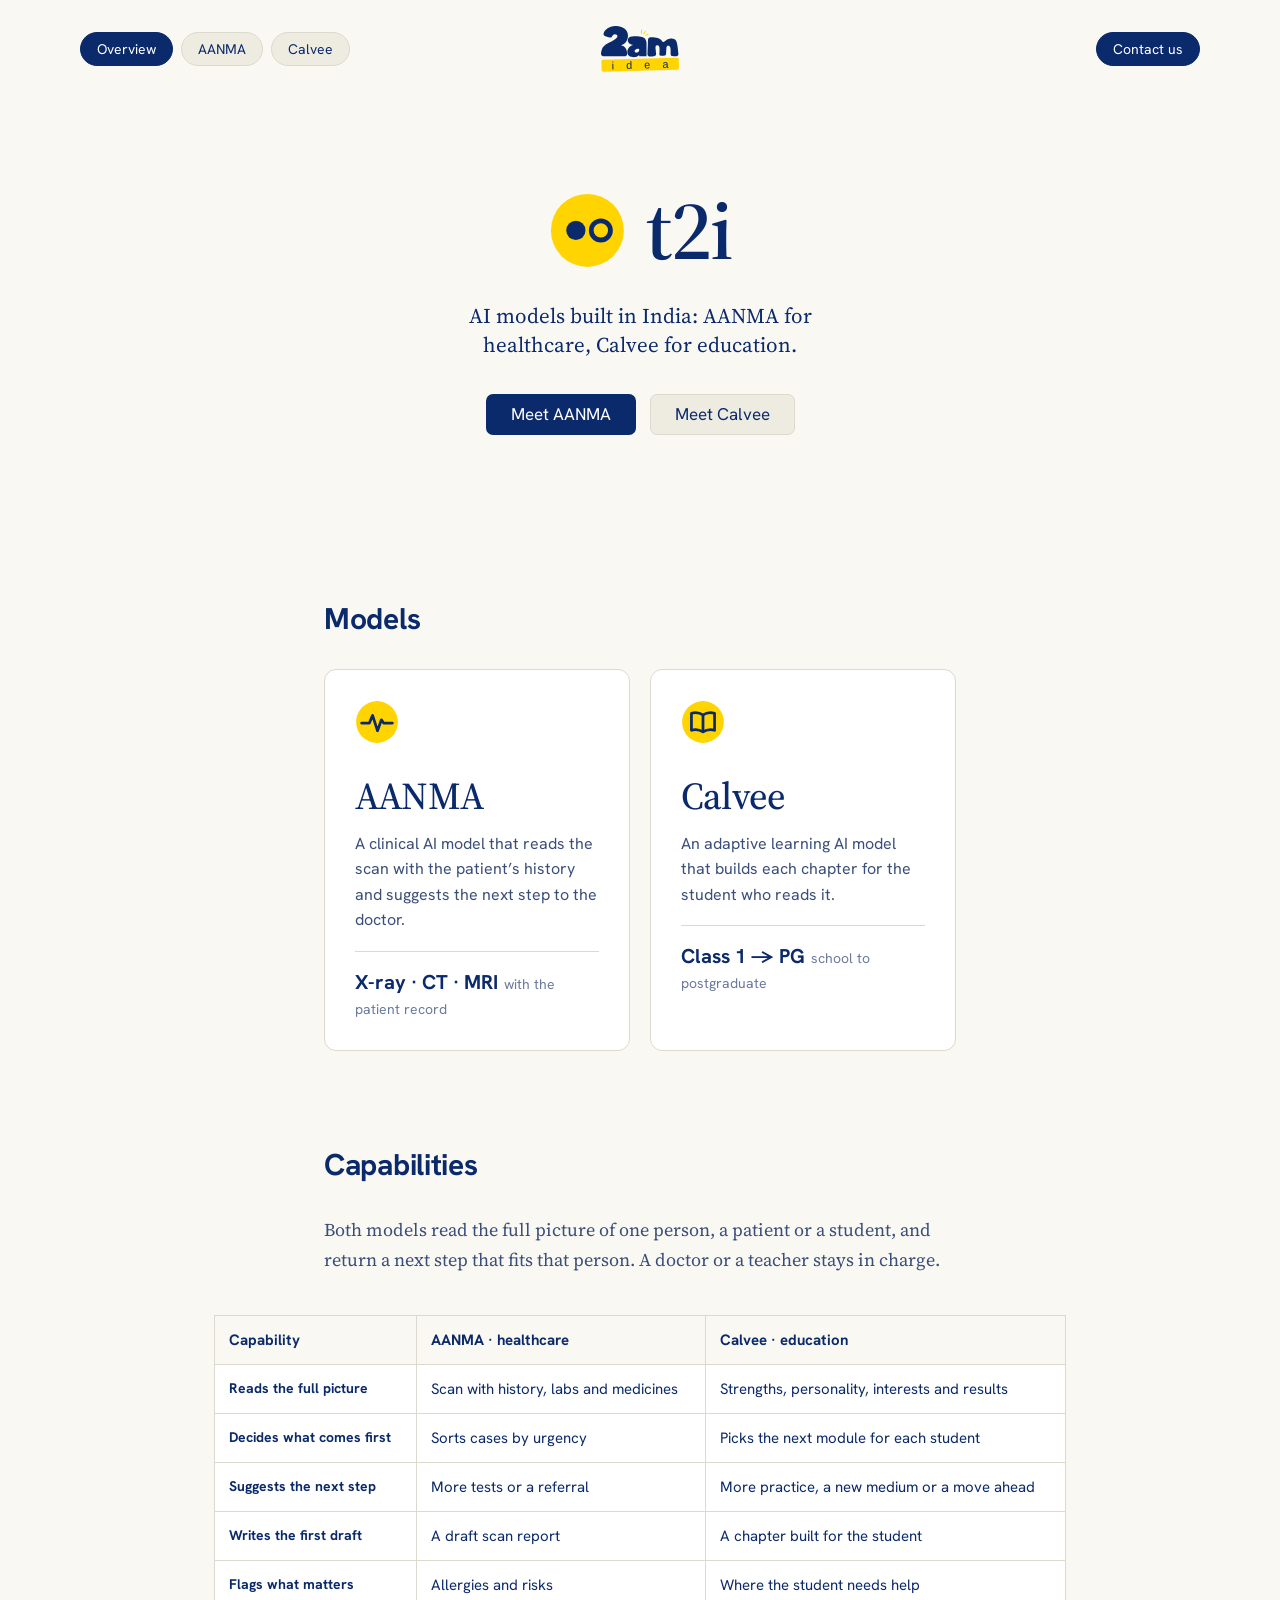
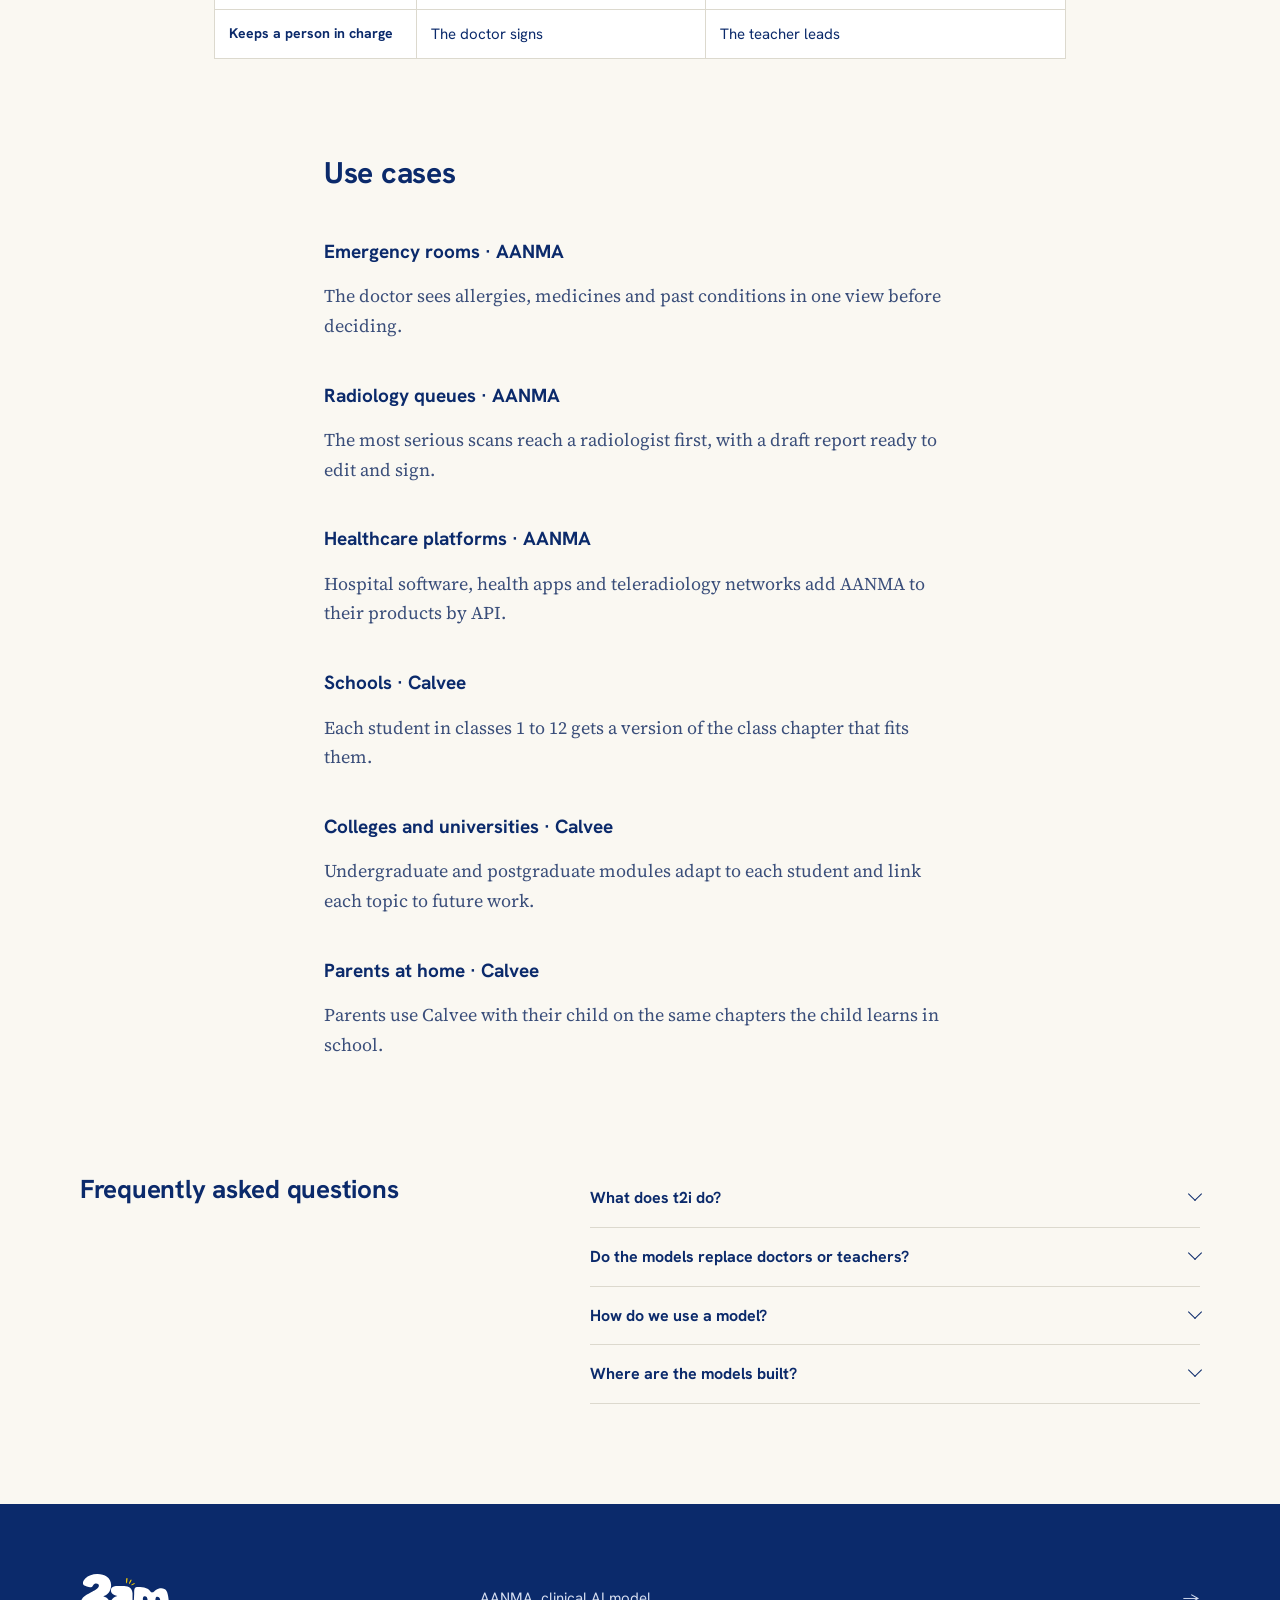
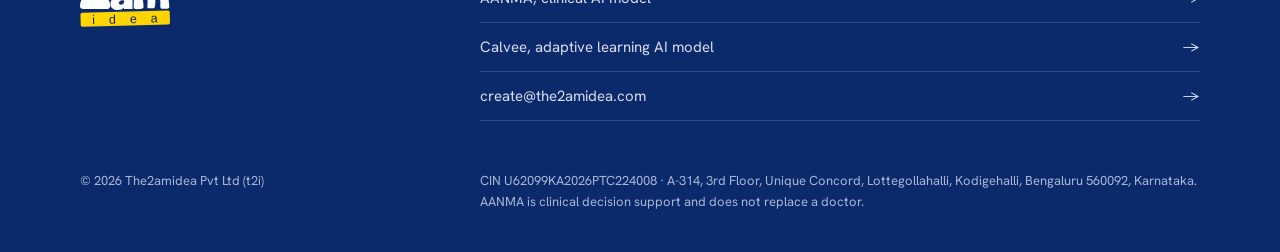
==== index.html @ 640078a2 "Publish the2amidea.si site" ====
<!doctype html>
<html lang="en">
<head>
<meta charset="utf-8">
<meta name="viewport" content="width=device-width, initial-scale=1">
<title>t2i · AANMA and Calvee, AI models built in India</title>
<meta name="description" content="t2i (The2amidea Pvt Ltd) builds AI models in Bengaluru: AANMA for healthcare and Calvee for education.">
<meta property="og:title" content="t2i · AANMA and Calvee, AI models built in India">
<meta property="og:description" content="t2i (The2amidea Pvt Ltd) builds AI models in Bengaluru: AANMA for healthcare and Calvee for education.">
<meta name="theme-color" content="#FAF8F2">
<link rel="icon" href="favicon.svg" type="image/svg+xml">
<link rel="preconnect" href="https://fonts.googleapis.com">
<link rel="preconnect" href="https://fonts.gstatic.com" crossorigin>
<link href="https://fonts.googleapis.com/css2?family=Hanken+Grotesk:wght@400;500;700&family=Source+Serif+4:opsz,wght@8..60,400;8..60,500;8..60,600&display=swap" rel="stylesheet">
<link rel="stylesheet" href="styles.css">
</head>
<body>
<header class="top">
  <div class="pills l"><a class="pill on" href="index.html">Overview</a><a class="pill" href="aanma.html">AANMA</a><a class="pill" href="calvee.html">Calvee</a></div>
  <a class="wordmark" href="index.html" aria-label="The 2AM Idea, home"><svg role="img" aria-label="The 2AM Idea" xmlns="http://www.w3.org/2000/svg" viewBox="0 0 128.56 76.07">
  
  <g id="Layer_1-2" data-name="Layer 1">
    <g>
      <rect fill="#FFD400" x=".81" y="53.85" width="127.58" height="19.93" rx="2.5" ry="2.5" transform="translate(-1.63 1.69) rotate(-1.48)"/>
      <text fill="#0B2A6B" font-family="Arial, sans-serif" font-size="17.94" letter-spacing="1.11em" transform="translate(17.56 71.59) rotate(-1.48)"><tspan x="0" y="0">idea</tspan></text>
      <g>
        <path fill="#FFD400" d="M67.13,12.48c-.05-.18.09-.34,0-.54-.09.19-.08.4-.08.6,0,.13,0,.26,0,.42,0,.08-.1.11-.15.11,0-.17.07-.35.04-.56-.12.18-.05.39-.13.56-.05.12-.25.3-.37.23-.29-.17-.45-.11-.46-.61v-.71s-.11-.08-.13-.12c-.03-1.37-.01-2.72.11-4.09.04-.44.11-.84.17-1.27.05-.32.61-.88.73-.92.07-.02.16.05.24.05,0,.09-.07.1-.04.19.09-.11.19-.13.34-.14.1,0,.18.09.26.18.26.31-.21.23,0,.83.1-.05.02-.14.1-.2.12.1.13.26.11.42l-.25,1.89-.35,3.02c-.02.18-.09.34-.05.53.02.09-.06.14-.12.15Z"/>
        <path fill="#FFD400" d="M70.87,13.9c-.09.04-.19,0-.26.1s-.31.21-.41.08c-.06-.08-.18-.14-.21-.22-.1-.22-.03-.54.09-.74s.05-.39.11-.58c.29-.88.69-1.7,1.09-2.54.27-.56.57-1.08.96-1.55.13-.16.26-.13.42-.17.14-.03.29-.34.47-.23.1.06.17.15.31.19.12.03.23.3.15.41-.13.18-.29.33-.19.54.09-.07.07-.18.17-.23.06.17.03.35-.05.5l-.89,1.6c-.36.66-.81,1.25-1.15,1.92-.11.22-.19.43-.42.55-.11.06-.09.3-.19.35Z"/>
        <path fill="#FFD400" d="M78.07,13.32c-.08-.18-.45-.42-.62-.22.11.03.15-.06.24,0-.11.08-.25.09-.4.13-.08-.17-.27-.17-.43-.1-.79.34-1.53.73-2.25,1.19-.16.1-.27.25-.47.31-.29.08-.29.39-.85.62,0,.14-.12.31-.07.43.05.11.18.22.24.32.07.13.32-.17.67,0,.86-.26,1.65-.67,2.48-1,.35-.14.62-.36.94-.54.4-.22.27-.57.4-.64.11-.06.17-.12.2-.22.03-.12-.03-.19-.07-.29ZM77.03,13.3c.01-.06.06-.06.17-.05-.04.04-.09.05-.17.05Z"/>
      </g>
      <path fill="currentColor" d="M127.42,44.48c-.42-5.18-1.23-15.63-3.6-20.01-2.95-5.45-10.86-4.75-15.39-1.79-1.18.77-3.84,3.41-4.95,3.56-2.11.28-2.84-1.51-3.97-2.8-2.7-3.06-6.89-3.88-10.78-4.42-2.17-.3-5.13-.66-7.29-.44-4.77.49-3.9,5.65-4.05,9.16-.23,5.51-.55,11.03-.73,16.56-.07,2.17-.44,5.22,2.35,5.8,1.96.41,6.37-.1,8.45-.43,3.03-.48,3.45-1.12,3.32-4.2-.1-2.37-.54-4.86-.73-7.24-.17-2.12-.85-6.31,2.21-6.56,1.28-.1,2.55.36,3.25,1.46,1.73,2.73.87,8.95.77,12.16-.04,1.25-.2,2.9,1.15,3.47,1.12.48,4.79.24,6.14.1,2.55-.25,3.35-.64,3.66-3.3.3-2.52.25-5.16.45-7.69.12-1.49.22-4.59,1.84-5.22.97-.38,2.31-.1,3.13.52,3.07,2.32,1.92,10.08,2.18,13.56.1,1.36.48,2.5,1.92,2.88,1.64.43,7.29.09,9.03-.34.55-.14,1.18-.47,1.48-.96.52-.83.23-2.83.14-3.84Z"/>
      <path fill="currentColor" d="M63.13,17.29c-3.64-.21-8.22-.3-11.86-.09-8.84.5-9.31,9.45-2.27,12.96,1.34.67,2.85,1.02,4.32,1.3-5.33,1.21-9.54,5.31-9.87,10.95-.46,7.83,7.28,9.63,13.61,8.72,2.28-.33,4.36-1.2,5.67-3.15.13-.02.16.24.17.32.05.53.03,1.13.1,1.67h12.04v-22.49c-.55-7.22-5.23-9.8-11.9-10.18ZM62.99,39.96c-.1,1.25-.94,2.6-2.02,3.22-1.79,1.03-5.31,1.02-5.57-1.61-.25-2.49,3.13-3.82,5.13-3.99,1.96-.16,2.62.41,2.47,2.37Z"/>
      <path fill="currentColor" d="M44.24,18.59C47.17-1.42,18.62-4.98,7.52,6.47c-2.13,2.2-5.14,6.96-1.99,9.51,1.33,1.07,7.03,2.63,8.87,2.99,3.57.68,3.13-1.45,4.84-3.49,3.11-3.69,10.47-1.14,6.74,3.85-1.99,2.67-8.29,5.85-11.34,7.57-6.68,3.77-11.72,5.71-13.88,13.9-1,3.78-1.89,8.77,3.44,9.16.01,0,.02,0,.03,0h35.55c3.98-.32,3.35-4.9,2.92-7.73-.82-5.43-3.39-8.66-8.75-10.08h0c-.38-.09-.38-.62,0-.72,5.88-1.59,9.41-6.81,10.29-12.84Z"/>
    </g>
  </g>
</svg></a>
  <div class="pills r"><a class="pill on" href="mailto:create@the2amidea.com">Contact us</a></div>
</header>
<main>

<section class="hero">
  <h1 class="title"><svg class="mark" viewBox="0 0 80 80" aria-hidden="true"><circle cx="40" cy="40" r="38" fill="#FFD400"/><circle cx="28" cy="40" r="10" fill="#0B2A6B"/><circle cx="54" cy="40" r="10" fill="none" stroke="#0B2A6B" stroke-width="5"/></svg>t2i</h1>
  <p class="sub">AI models built in India: AANMA for healthcare, Calvee for education.</p>
  <div class="btns"><a class="b b1" href="aanma.html">Meet AANMA</a><a class="b b2" href="calvee.html">Meet Calvee</a></div>
</section>

<div class="col">
<h2>Models</h2>
<div class="models">
  <a class="mcard" href="aanma.html"><svg class="mark" viewBox="0 0 80 80" aria-hidden="true"><circle cx="40" cy="40" r="38" fill="#FFD400"/><path d="M12 42h14l6-14 9 28 7-20 4 6h16" fill="none" stroke="#0B2A6B" stroke-width="5" stroke-linecap="round" stroke-linejoin="round"/></svg><h4>AANMA</h4><p>A clinical AI model that reads the scan with the patient’s history and suggests the next step to the doctor.</p><div class="fig"><b>X-ray · CT · MRI</b>with the patient record</div></a>
  <a class="mcard" href="calvee.html"><svg class="mark" viewBox="0 0 80 80" aria-hidden="true"><circle cx="40" cy="40" r="38" fill="#FFD400"/><path d="M40 27c-6-4-14-5-21-3v31c7-2 15-1 21 3 6-4 14-5 21-3V24c-7-2-15-1-21 3z" fill="none" stroke="#0B2A6B" stroke-width="5" stroke-linejoin="round"/><path d="M40 27v31" stroke="#0B2A6B" stroke-width="5"/></svg><h4>Calvee</h4><p>An adaptive learning AI model that builds each chapter for the student who reads it.</p><div class="fig"><b>Class 1 → PG</b>school to postgraduate</div></a>
</div>

<h2>Capabilities</h2>
<p>Both models read the full picture of one person, a patient or a student, and return a next step that fits that person. A doctor or a teacher stays in charge.</p>
</div>

<div class="wide">
<table>
  <thead><tr><th>Capability</th><th>AANMA · healthcare</th><th>Calvee · education</th></tr></thead>
  <tbody><tr><td><b>Reads the full picture</b></td><td>Scan with history, labs and medicines</td><td>Strengths, personality, interests and results</td></tr><tr><td><b>Decides what comes first</b></td><td>Sorts cases by urgency</td><td>Picks the next module for each student</td></tr><tr><td><b>Suggests the next step</b></td><td>More tests or a referral</td><td>More practice, a new medium or a move ahead</td></tr><tr><td><b>Writes the first draft</b></td><td>A draft scan report</td><td>A chapter built for the student</td></tr><tr><td><b>Flags what matters</b></td><td>Allergies and risks</td><td>Where the student needs help</td></tr><tr><td><b>Keeps a person in charge</b></td><td>The doctor signs</td><td>The teacher leads</td></tr></tbody>
</table>
</div>

<div class="col">
<h2 id="use">Use cases</h2>
<h3>Emergency rooms · AANMA</h3>
<p>The doctor sees allergies, medicines and past conditions in one view before deciding.</p>
<h3>Radiology queues · AANMA</h3>
<p>The most serious scans reach a radiologist first, with a draft report ready to edit and sign.</p>
<h3>Healthcare platforms · AANMA</h3>
<p>Hospital software, health apps and teleradiology networks add AANMA to their products by API.</p>
<h3>Schools · Calvee</h3>
<p>Each student in classes 1 to 12 gets a version of the class chapter that fits them.</p>
<h3>Colleges and universities · Calvee</h3>
<p>Undergraduate and postgraduate modules adapt to each student and link each topic to future work.</p>
<h3>Parents at home · Calvee</h3>
<p>Parents use Calvee with their child on the same chapters the child learns in school.</p>
</div>

<section class="faq"><h2>Frequently asked questions</h2><div><details><summary>What does t2i do?</summary><p>t2i builds AI models. AANMA supports doctors with clinical decisions. Calvee adapts each chapter to the student, from class 1 to higher education.</p></details><details><summary>Do the models replace doctors or teachers?</summary><p>No. AANMA suggests and the doctor decides and signs. Calvee builds the chapter and the teacher leads the class.</p></details><details><summary>How do we use a model?</summary><p>Healthcare platforms connect to AANMA by API. Schools, colleges, universities and parents can bring Calvee to their students. Write to create@the2amidea.com.</p></details><details><summary>Where are the models built?</summary><p>In Bengaluru, India.</p></details></div></section>

</main>
<footer class="foot">
  <div class="foot-in">
    <a class="wordmark" href="index.html" aria-label="The 2AM Idea, home"><svg role="img" aria-label="The 2AM Idea" xmlns="http://www.w3.org/2000/svg" viewBox="0 0 128.56 76.07">
  
  <g id="Layer_1-2" data-name="Layer 1">
    <g>
      <rect fill="#FFD400" x=".81" y="53.85" width="127.58" height="19.93" rx="2.5" ry="2.5" transform="translate(-1.63 1.69) rotate(-1.48)"/>
      <text fill="#0B2A6B" font-family="Arial, sans-serif" font-size="17.94" letter-spacing="1.11em" transform="translate(17.56 71.59) rotate(-1.48)"><tspan x="0" y="0">idea</tspan></text>
      <g>
        <path fill="#FFD400" d="M67.13,12.48c-.05-.18.09-.34,0-.54-.09.19-.08.4-.08.6,0,.13,0,.26,0,.42,0,.08-.1.11-.15.11,0-.17.07-.35.04-.56-.12.18-.05.39-.13.56-.05.12-.25.3-.37.23-.29-.17-.45-.11-.46-.61v-.71s-.11-.08-.13-.12c-.03-1.37-.01-2.72.11-4.09.04-.44.11-.84.17-1.27.05-.32.61-.88.73-.92.07-.02.16.05.24.05,0,.09-.07.1-.04.19.09-.11.19-.13.34-.14.1,0,.18.09.26.18.26.31-.21.23,0,.83.1-.05.02-.14.1-.2.12.1.13.26.11.42l-.25,1.89-.35,3.02c-.02.18-.09.34-.05.53.02.09-.06.14-.12.15Z"/>
        <path fill="#FFD400" d="M70.87,13.9c-.09.04-.19,0-.26.1s-.31.21-.41.08c-.06-.08-.18-.14-.21-.22-.1-.22-.03-.54.09-.74s.05-.39.11-.58c.29-.88.69-1.7,1.09-2.54.27-.56.57-1.08.96-1.55.13-.16.26-.13.42-.17.14-.03.29-.34.47-.23.1.06.17.15.31.19.12.03.23.3.15.41-.13.18-.29.33-.19.54.09-.07.07-.18.17-.23.06.17.03.35-.05.5l-.89,1.6c-.36.66-.81,1.25-1.15,1.92-.11.22-.19.43-.42.55-.11.06-.09.3-.19.35Z"/>
        <path fill="#FFD400" d="M78.07,13.32c-.08-.18-.45-.42-.62-.22.11.03.15-.06.24,0-.11.08-.25.09-.4.13-.08-.17-.27-.17-.43-.1-.79.34-1.53.73-2.25,1.19-.16.1-.27.25-.47.31-.29.08-.29.39-.85.62,0,.14-.12.31-.07.43.05.11.18.22.24.32.07.13.32-.17.67,0,.86-.26,1.65-.67,2.48-1,.35-.14.62-.36.94-.54.4-.22.27-.57.4-.64.11-.06.17-.12.2-.22.03-.12-.03-.19-.07-.29ZM77.03,13.3c.01-.06.06-.06.17-.05-.04.04-.09.05-.17.05Z"/>
      </g>
      <path fill="currentColor" d="M127.42,44.48c-.42-5.18-1.23-15.63-3.6-20.01-2.95-5.45-10.86-4.75-15.39-1.79-1.18.77-3.84,3.41-4.95,3.56-2.11.28-2.84-1.51-3.97-2.8-2.7-3.06-6.89-3.88-10.78-4.42-2.17-.3-5.13-.66-7.29-.44-4.77.49-3.9,5.65-4.05,9.16-.23,5.51-.55,11.03-.73,16.56-.07,2.17-.44,5.22,2.35,5.8,1.96.41,6.37-.1,8.45-.43,3.03-.48,3.45-1.12,3.32-4.2-.1-2.37-.54-4.86-.73-7.24-.17-2.12-.85-6.31,2.21-6.56,1.28-.1,2.55.36,3.25,1.46,1.73,2.73.87,8.95.77,12.16-.04,1.25-.2,2.9,1.15,3.47,1.12.48,4.79.24,6.14.1,2.55-.25,3.35-.64,3.66-3.3.3-2.52.25-5.16.45-7.69.12-1.49.22-4.59,1.84-5.22.97-.38,2.31-.1,3.13.52,3.07,2.32,1.92,10.08,2.18,13.56.1,1.36.48,2.5,1.92,2.88,1.64.43,7.29.09,9.03-.34.55-.14,1.18-.47,1.48-.96.52-.83.23-2.83.14-3.84Z"/>
      <path fill="currentColor" d="M63.13,17.29c-3.64-.21-8.22-.3-11.86-.09-8.84.5-9.31,9.45-2.27,12.96,1.34.67,2.85,1.02,4.32,1.3-5.33,1.21-9.54,5.31-9.87,10.95-.46,7.83,7.28,9.63,13.61,8.72,2.28-.33,4.36-1.2,5.67-3.15.13-.02.16.24.17.32.05.53.03,1.13.1,1.67h12.04v-22.49c-.55-7.22-5.23-9.8-11.9-10.18ZM62.99,39.96c-.1,1.25-.94,2.6-2.02,3.22-1.79,1.03-5.31,1.02-5.57-1.61-.25-2.49,3.13-3.82,5.13-3.99,1.96-.16,2.62.41,2.47,2.37Z"/>
      <path fill="currentColor" d="M44.24,18.59C47.17-1.42,18.62-4.98,7.52,6.47c-2.13,2.2-5.14,6.96-1.99,9.51,1.33,1.07,7.03,2.63,8.87,2.99,3.57.68,3.13-1.45,4.84-3.49,3.11-3.69,10.47-1.14,6.74,3.85-1.99,2.67-8.29,5.85-11.34,7.57-6.68,3.77-11.72,5.71-13.88,13.9-1,3.78-1.89,8.77,3.44,9.16.01,0,.02,0,.03,0h35.55c3.98-.32,3.35-4.9,2.92-7.73-.82-5.43-3.39-8.66-8.75-10.08h0c-.38-.09-.38-.62,0-.72,5.88-1.59,9.41-6.81,10.29-12.84Z"/>
    </g>
  </g>
</svg></a>
    <nav aria-label="Footer">
      <a href="aanma.html">AANMA, clinical AI model <span>→</span></a>
      <a href="calvee.html">Calvee, adaptive learning AI model <span>→</span></a>
      <a href="mailto:create@the2amidea.com">create@the2amidea.com <span>→</span></a>
    </nav>
  </div>
  <div class="legal">
    <p>© 2026 The2amidea Pvt Ltd (t2i)</p>
    <p>CIN U62099KA2026PTC224008 · A-314, 3rd Floor, Unique Concord, Lottegollahalli, Kodigehalli, Bengaluru 560092, Karnataka. AANMA is clinical decision support and does not replace a doctor.</p>
  </div>
</footer>
</body>
</html>
---- styles.css ----
:root{
  --bg:#FAF8F2; --ink:#0B2A6B; --ink2:#3A4E7A; --mute:#6B7A9C;
  --y:#FFD400; --ysoft:#FFF3B0; --line:#DCD9CE; --chip:#EEEBE1; --foot:#0B2A6B;
  --serif:"Source Serif 4",Georgia,serif; --sans:"Hanken Grotesk",system-ui,sans-serif;
}
*{box-sizing:border-box;margin:0;padding:0}
html{scroll-behavior:smooth}
body{background:var(--bg);color:var(--ink);font-family:var(--sans);font-size:17px;line-height:1.6;-webkit-font-smoothing:antialiased}
a{color:inherit}
p{color:var(--ink2)}

/* top bar: pills left, wordmark centre, pills right */
.top{display:grid;grid-template-columns:1fr auto 1fr;align-items:center;padding:26px 80px}
.pills{display:flex;gap:8px}
.pills.r{justify-content:flex-end}
.pill{font-size:14px;padding:5px 16px;border:1px solid var(--line);border-radius:999px;background:var(--chip);text-decoration:none;white-space:nowrap}
.pill:hover{background:#E4E0D3}
.pill.on{background:var(--ink);color:#fff;border-color:var(--ink)}
.wordmark{display:block;width:78px;color:var(--ink)}
.wordmark svg{width:100%;height:auto;display:block}

/* hero */
.hero{text-align:center;padding:90px 24px 70px}
.title{display:inline-flex;align-items:center;gap:20px;font-family:var(--serif);font-weight:600;font-size:clamp(48px,7vw,84px);line-height:1;letter-spacing:-.025em}
.mark{width:clamp(52px,6vw,78px);height:auto;flex:none}
.sub{font-family:var(--serif);font-size:21px;color:var(--ink);max-width:36ch;margin:24px auto 0;line-height:1.4}
.btns{display:flex;justify-content:center;gap:14px;margin-top:34px;flex-wrap:wrap}
.b{font-size:17px;padding:6px 24px;border-radius:7px;text-decoration:none;border:1px solid transparent}
.b1{background:var(--ink);color:#fff}
.b1:hover{background:#13388A}
.b2{background:var(--chip);border-color:var(--line)}
.b2:hover{background:#E4E0D3}

/* single column */
.col{max-width:680px;margin:0 auto;padding:0 24px}
h2{font-size:30px;font-weight:700;letter-spacing:-.01em;margin:90px 0 26px}
h3{font-size:19px;font-weight:700;margin:40px 0 14px}
.col>p,.prose p{font-family:var(--serif);font-size:18px;line-height:1.65;margin-bottom:18px}
.prose a{text-underline-offset:3px}

/* updates list */
.updates{border-top:1px solid var(--line)}
.u{padding:30px 0;border-bottom:1px solid var(--line)}
.u-meta{display:flex;gap:12px;align-items:center;font-size:14px;color:var(--mute)}
.tag{background:var(--ink);color:#fff;font-size:12px;padding:1px 8px;border-radius:3px}
.u h4{font-size:22px;margin:8px 0 6px;letter-spacing:-.01em}
.u p{font-size:17px}
.more{display:inline-block;margin-top:16px;font-size:14px;padding:3px 16px;border-radius:5px;background:var(--chip);border:1px solid var(--line);text-decoration:none}
.more:hover{background:#E4E0D3}

/* figure table, benchmark style */
.wide{max-width:900px;margin:40px auto 0;padding:0 24px;overflow-x:auto}
table{width:100%;border-collapse:collapse;font-size:15px;background:#fff}
th,td{border:1px solid var(--line);padding:12px 14px;text-align:left;vertical-align:top}
th{font-weight:700;background:var(--bg)}
td b{display:block;font-size:14px}
td small{display:block;color:var(--mute);font-size:12px;line-height:1.35}
td.hi{background:var(--ysoft);font-weight:700}
.tnote{max-width:680px;margin:16px auto 0;padding:0 24px;font-size:13px;color:var(--mute);text-align:center;line-height:1.5}

/* diagram */
.diagram{margin:30px 0 8px;display:grid;grid-template-columns:1fr auto 1fr;gap:16px;align-items:center;font-size:14px}
.dcol{display:grid;gap:8px}
.dcol span{background:#fff;border:1px solid var(--line);border-radius:6px;padding:8px 12px}
.dcore{width:118px;height:118px;border-radius:50%;background:var(--ink);color:#fff;display:grid;place-content:center;text-align:center;font-weight:700;box-shadow:0 0 0 8px var(--y)}
.dcore small{display:block;font-weight:400;font-size:11px;color:var(--y);letter-spacing:.06em;text-transform:uppercase}

/* model cards on overview */
.models{display:grid;grid-template-columns:1fr 1fr;gap:20px;margin-top:10px}
.mcard{display:block;text-decoration:none;background:#fff;border:1px solid var(--line);border-radius:12px;padding:30px;transition:border-color .2s ease}
.mcard:hover{border-color:var(--ink)}
.mcard .mark{width:44px}
.mcard h4{font-family:var(--serif);font-weight:500;font-size:38px;margin:14px 0 4px;letter-spacing:-.02em}
.mcard p{font-size:16px}
.mcard .fig{margin-top:18px;padding-top:14px;border-top:1px solid var(--line);font-size:14px;color:var(--mute)}
.mcard .fig b{color:var(--ink);font-size:20px;margin-right:6px}

/* faq */
.faq{max-width:1280px;margin:110px auto 0;padding:0 80px 100px;display:grid;grid-template-columns:1fr 1.3fr;gap:40px}
.faq h2{margin:0;font-size:26px}
details{border-bottom:1px solid var(--line)}
summary{list-style:none;cursor:pointer;display:flex;justify-content:space-between;gap:20px;padding:16px 0;font-weight:700;font-size:16px}
summary::-webkit-details-marker{display:none}
summary::after{content:"";width:9px;height:9px;border-right:1.5px solid var(--ink);border-bottom:1.5px solid var(--ink);transform:rotate(45deg);margin-top:4px;flex:none;transition:transform .2s ease}
details[open] summary::after{transform:rotate(-135deg);margin-top:9px}
details p{font-family:var(--serif);font-size:17px;padding:0 0 18px}

/* footer */
.foot{background:var(--foot);color:#D6DEF0;padding:70px 80px 40px}
.foot-in{max-width:1280px;margin:0 auto;display:grid;grid-template-columns:1fr 2fr;gap:40px}
.foot .wordmark{color:#fff;width:90px}
.foot nav a{display:flex;justify-content:space-between;padding:12px 0;border-bottom:1px solid rgba(255,255,255,.15);text-decoration:none;font-size:15px}
.foot nav a:hover{color:var(--y)}
.legal{max-width:1280px;margin:50px auto 0;display:grid;grid-template-columns:1fr 2fr;gap:40px;font-size:13px;color:#A9B6D6}
.legal p{color:#A9B6D6}

@media (max-width:900px){
  .top{padding:18px 20px;grid-template-columns:auto 1fr}
  .pills.l{grid-row:2;grid-column:1/-1;margin-top:14px}
  .wordmark{width:64px}
  .faq{grid-template-columns:1fr;padding:0 24px 80px}
  .foot{padding:50px 24px 30px}
  .foot-in,.legal{grid-template-columns:1fr}
}
@media (max-width:620px){
  .models{grid-template-columns:1fr}
  .diagram{grid-template-columns:1fr;justify-items:center}
  .dcol{width:100%}
  .hero{padding:60px 20px 40px}
  .sub{font-size:19px}
  h2{margin-top:64px}
  .pills.r .pill:not(.on){display:none}
}
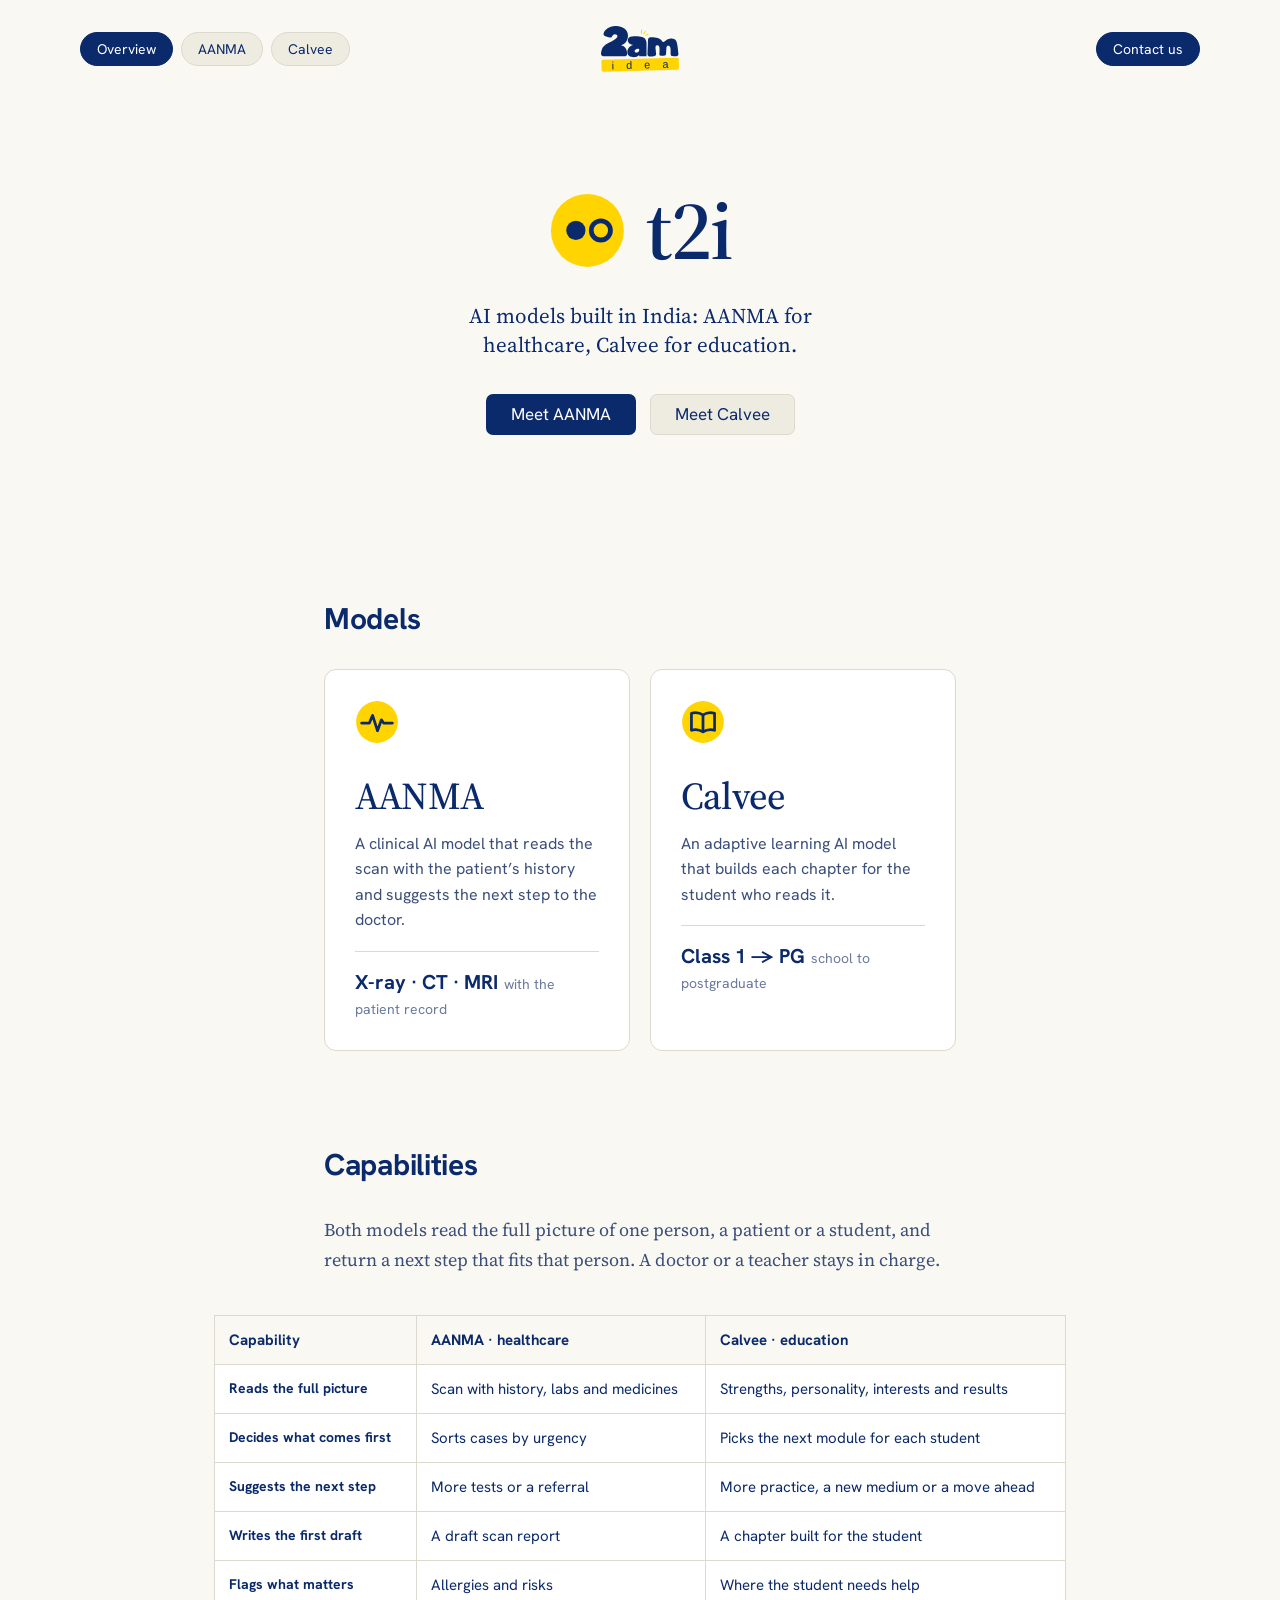
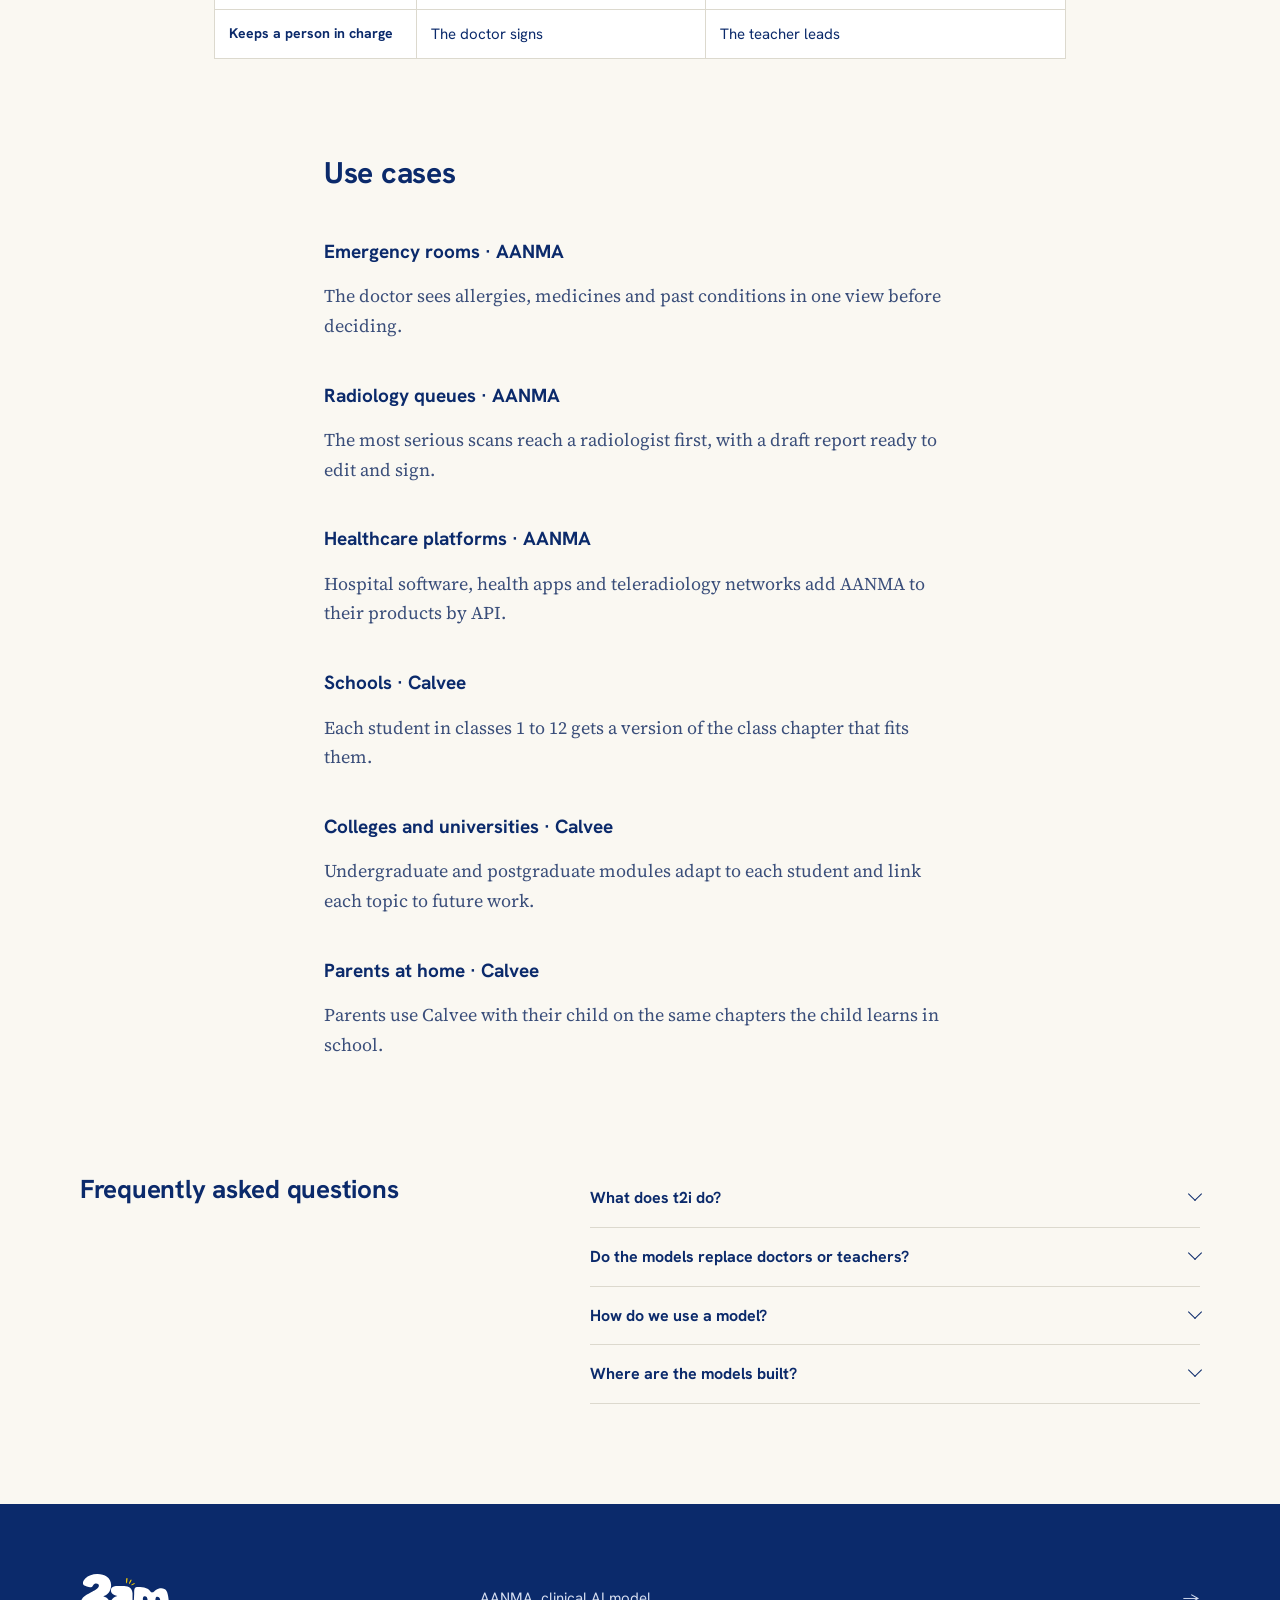
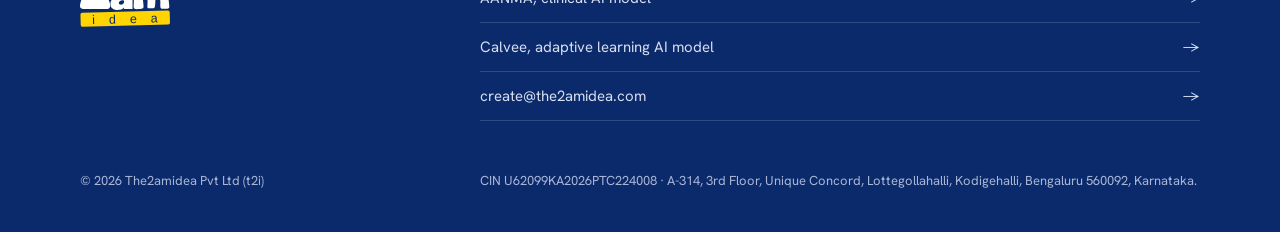
==== commit 3cd65615: "Remove AANMA disclaimer from footer Co-Authored-By: Claude Opus 5.5 <noreply@anthropic.com>" ====
--- a/index.html
+++ b/index.html
@@ -108,7 +108,7 @@
   </div>
   <div class="legal">
     <p>© 2026 The2amidea Pvt Ltd (t2i)</p>
-    <p>CIN U62099KA2026PTC224008 · A-314, 3rd Floor, Unique Concord, Lottegollahalli, Kodigehalli, Bengaluru 560092, Karnataka. AANMA is clinical decision support and does not replace a doctor.</p>
+    <p>CIN U62099KA2026PTC224008 · A-314, 3rd Floor, Unique Concord, Lottegollahalli, Kodigehalli, Bengaluru 560092, Karnataka.</p>
   </div>
 </footer>
 </body>
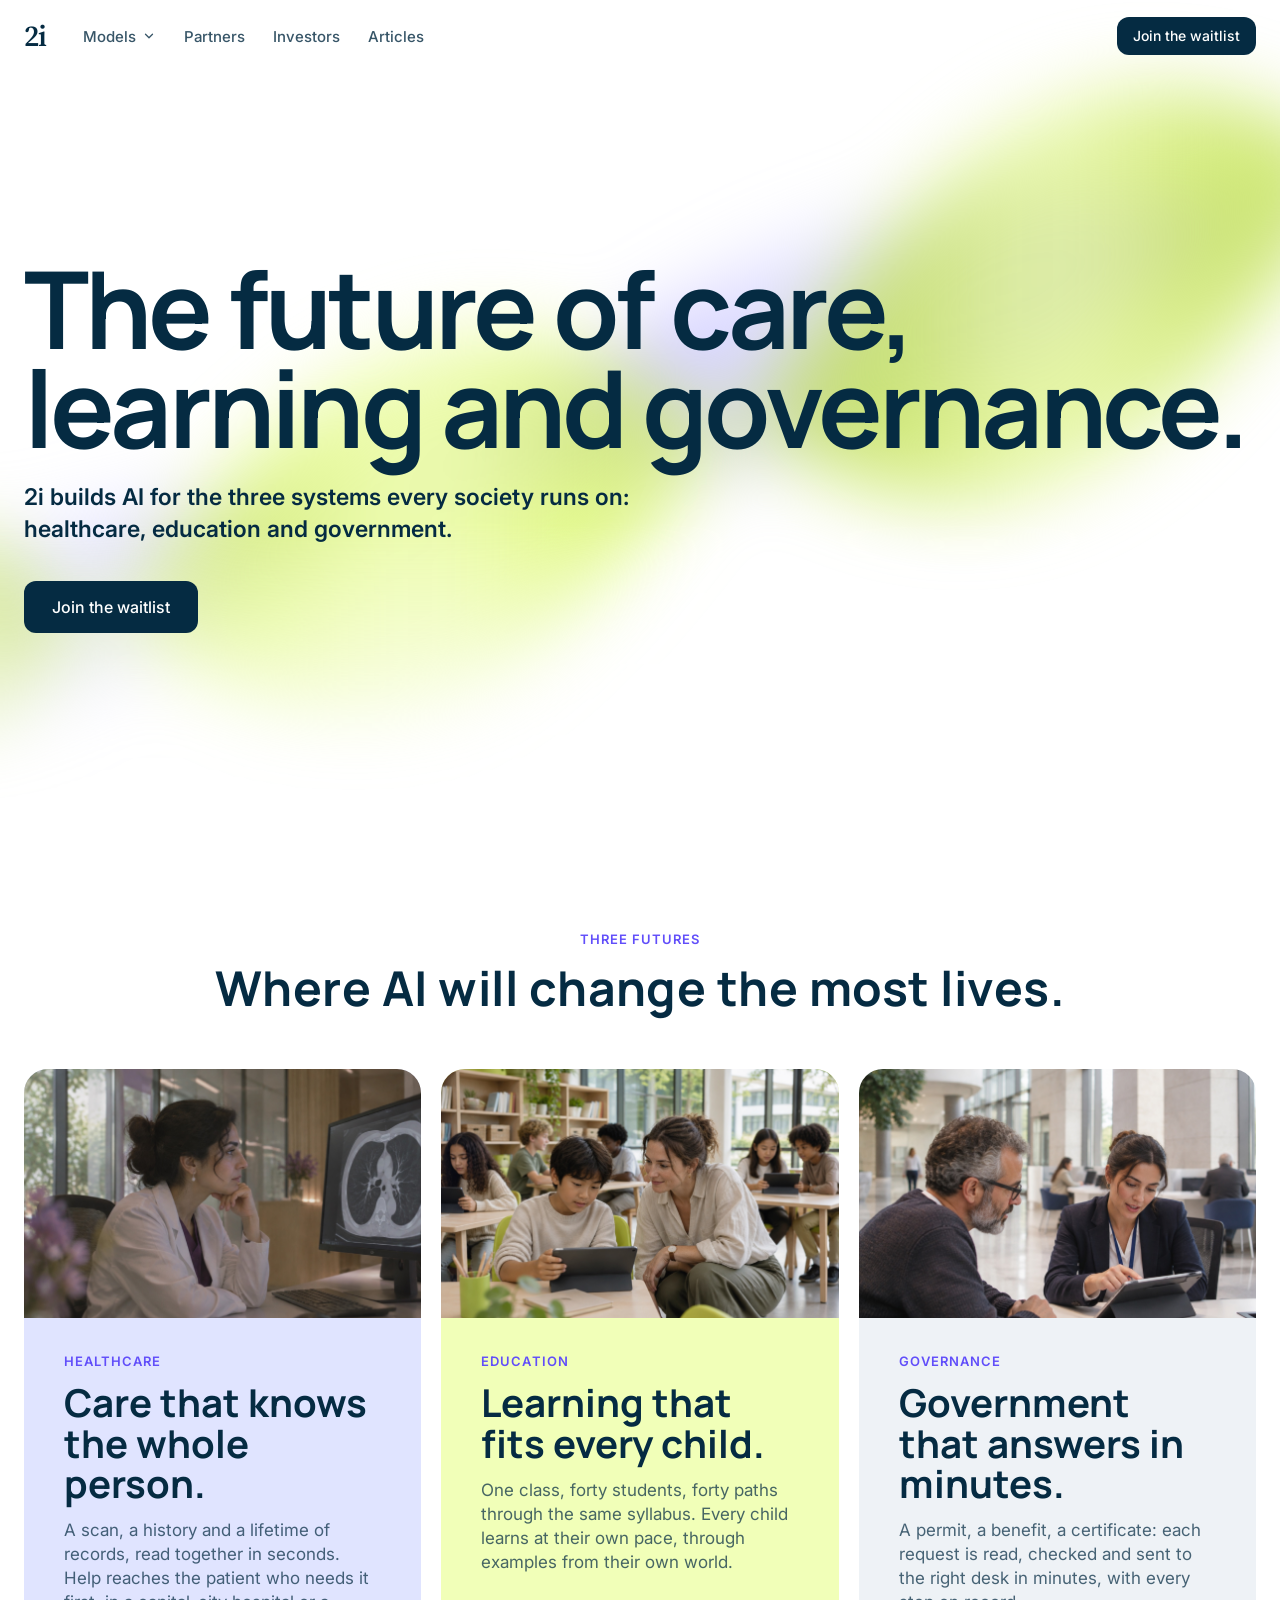
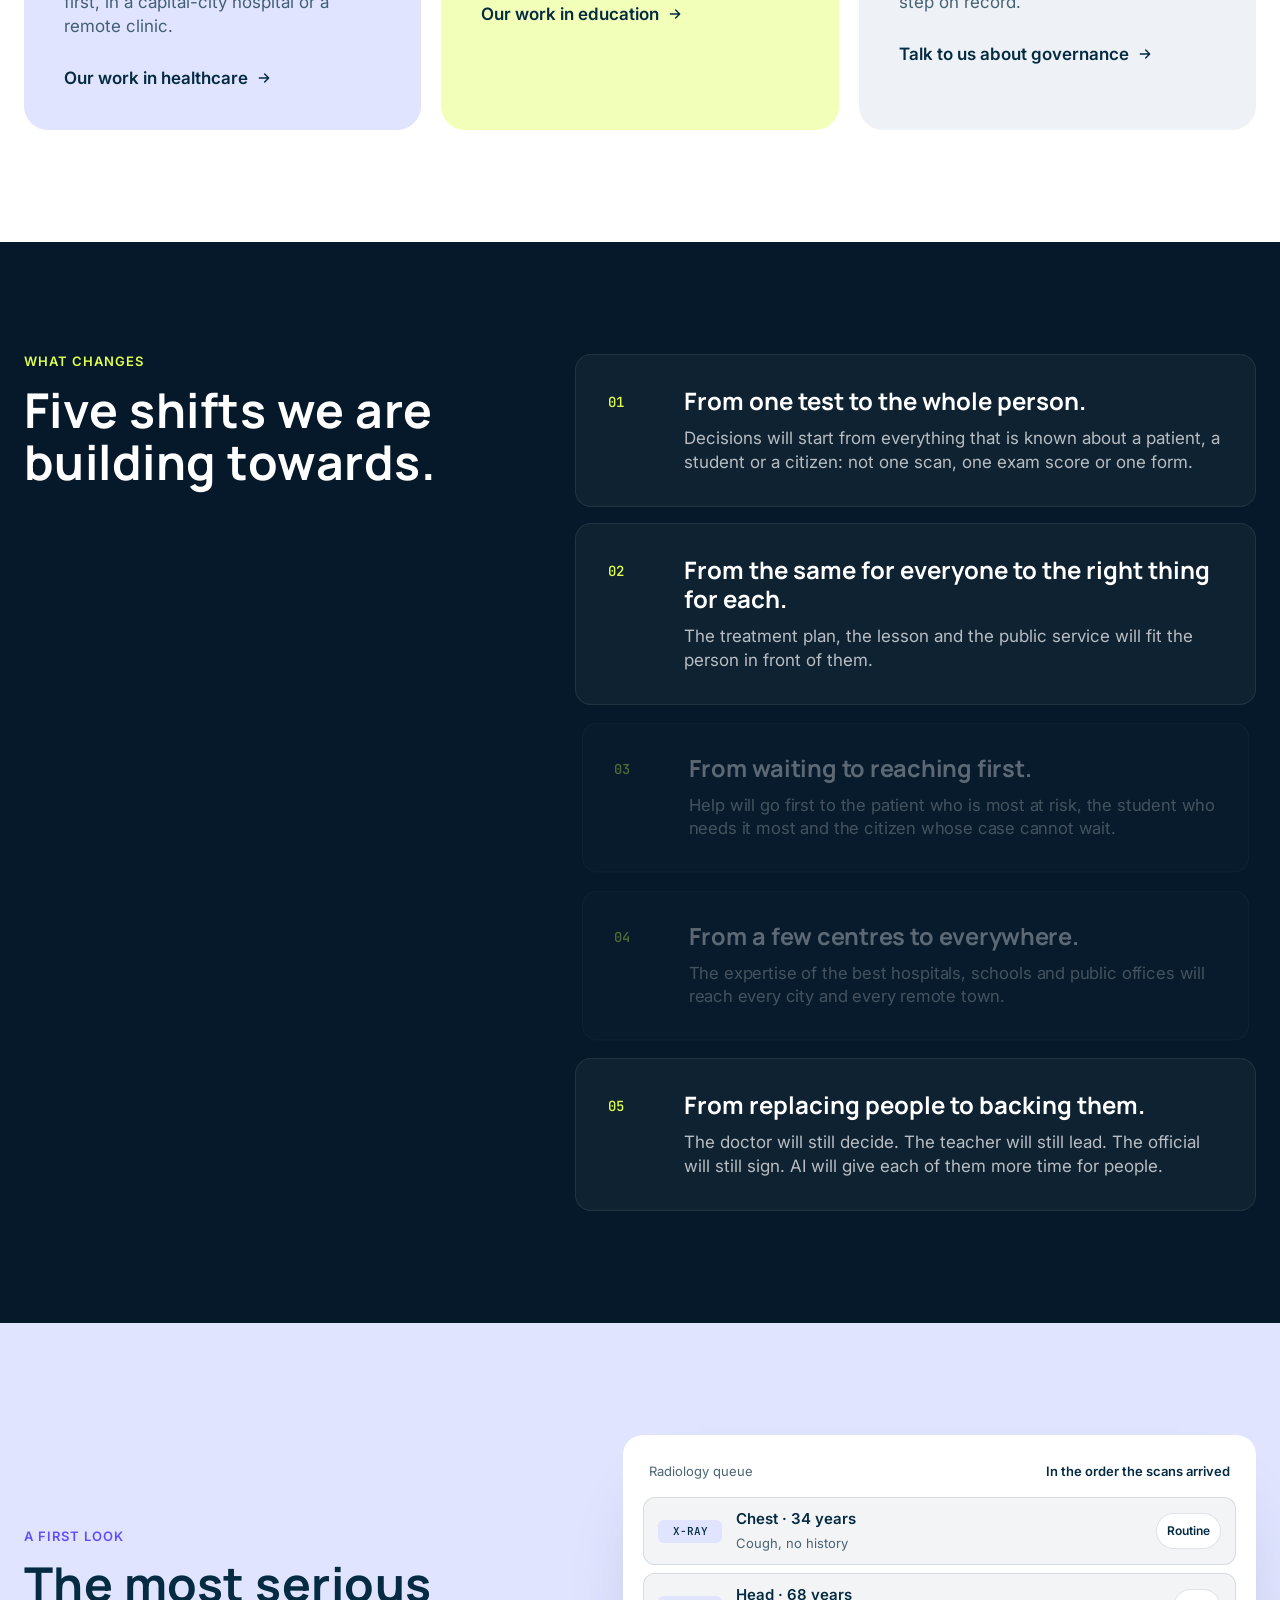
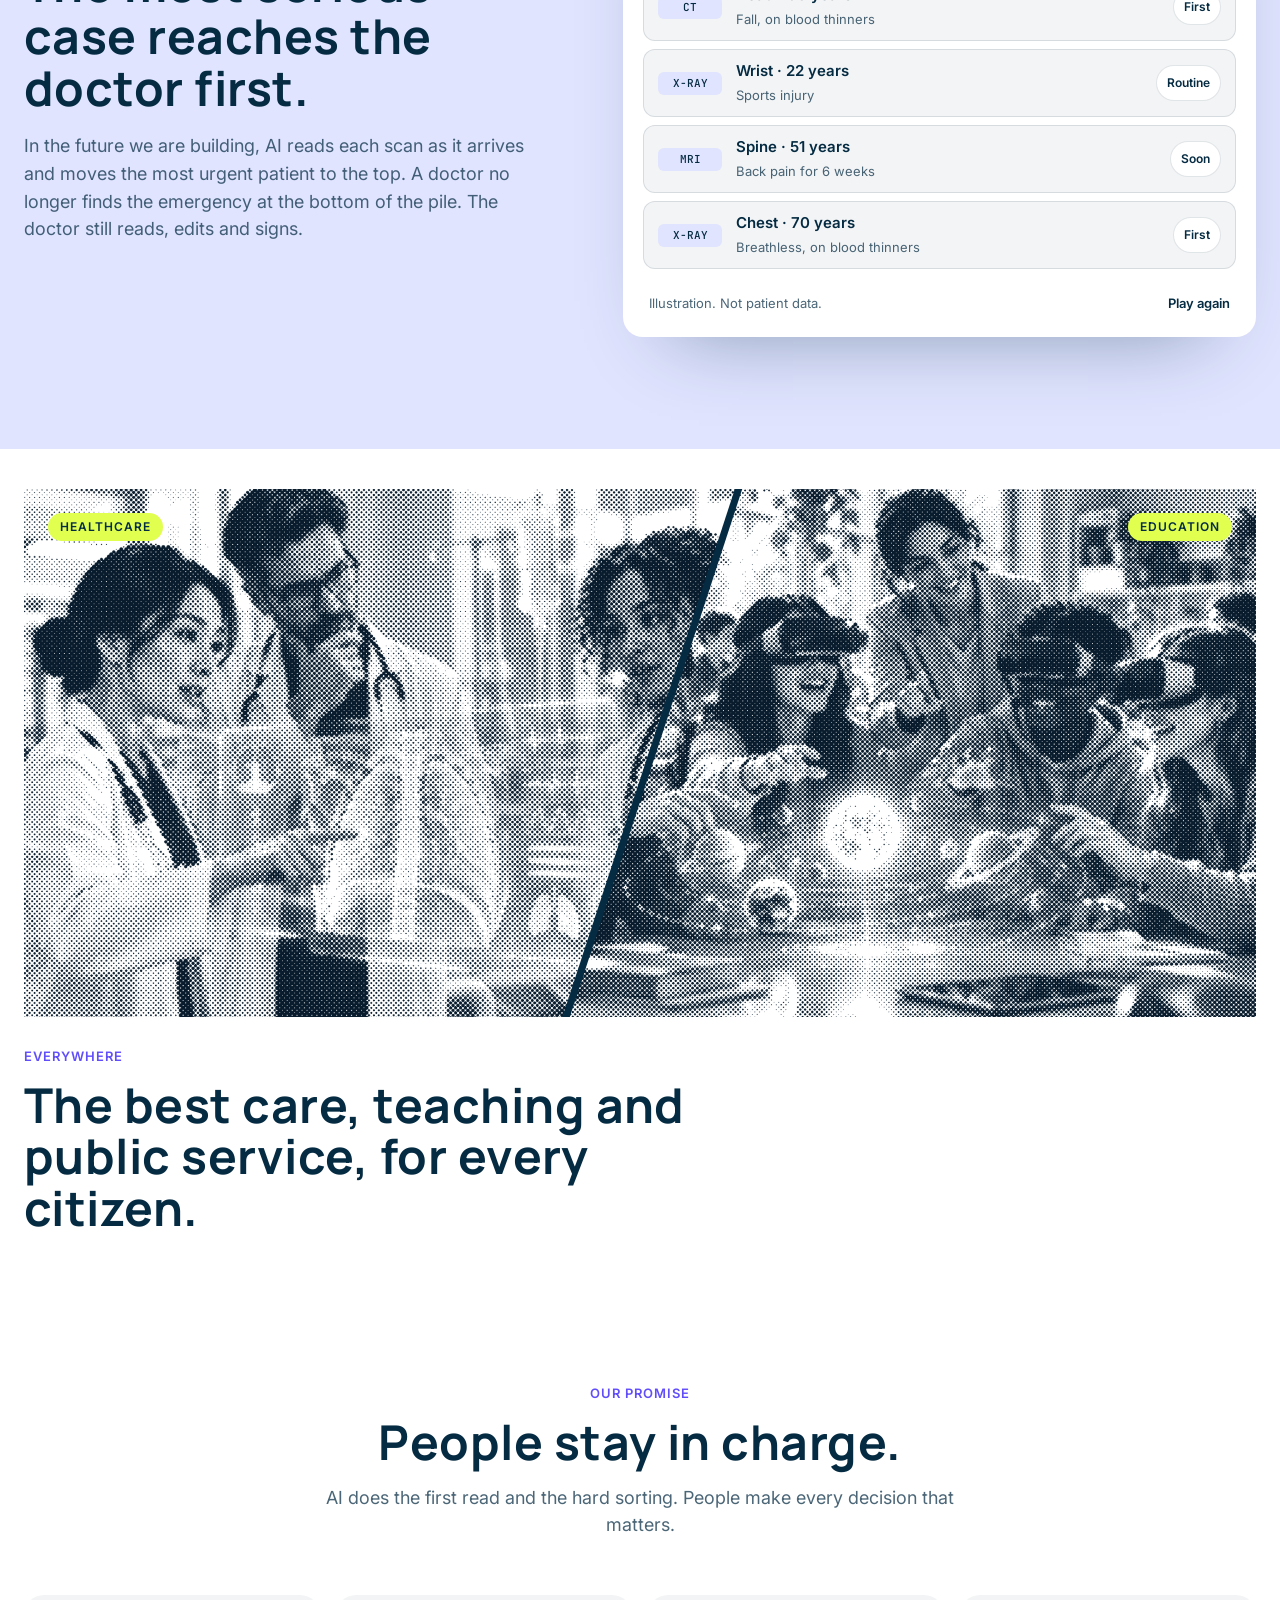
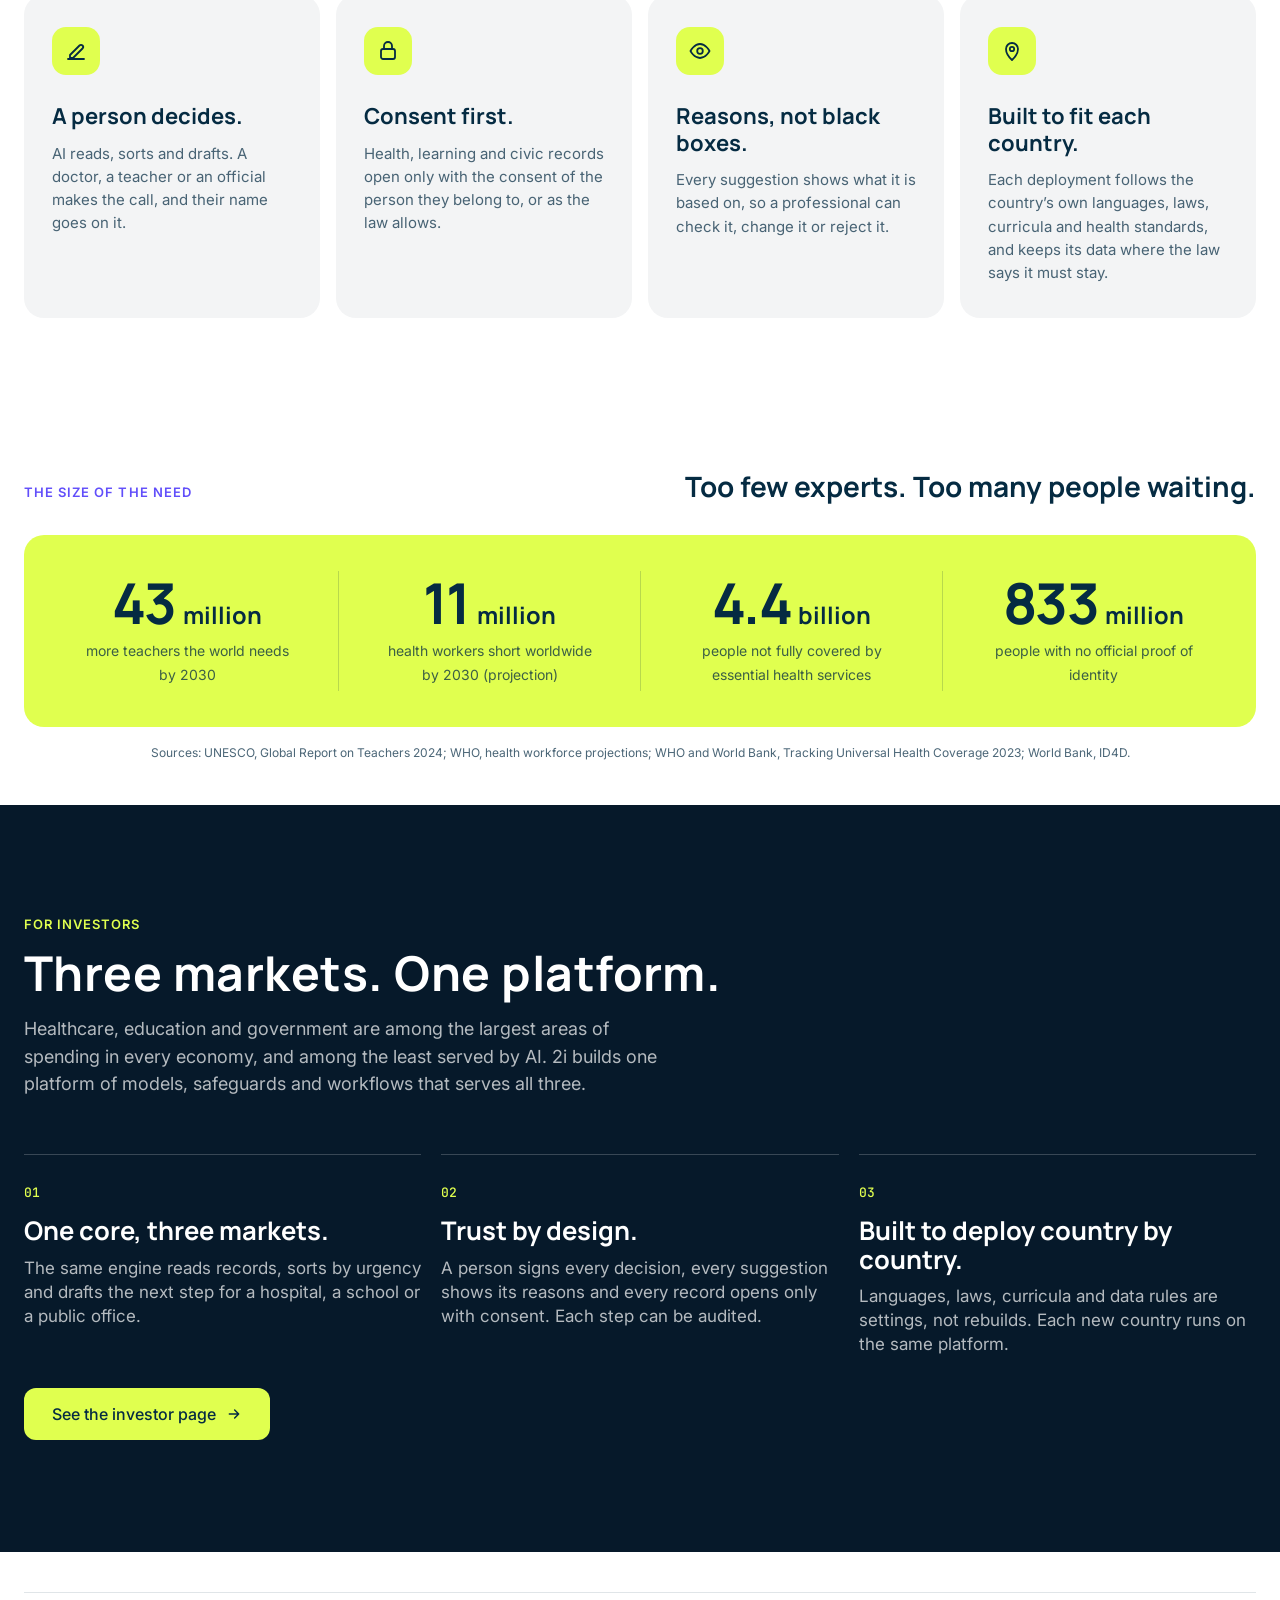
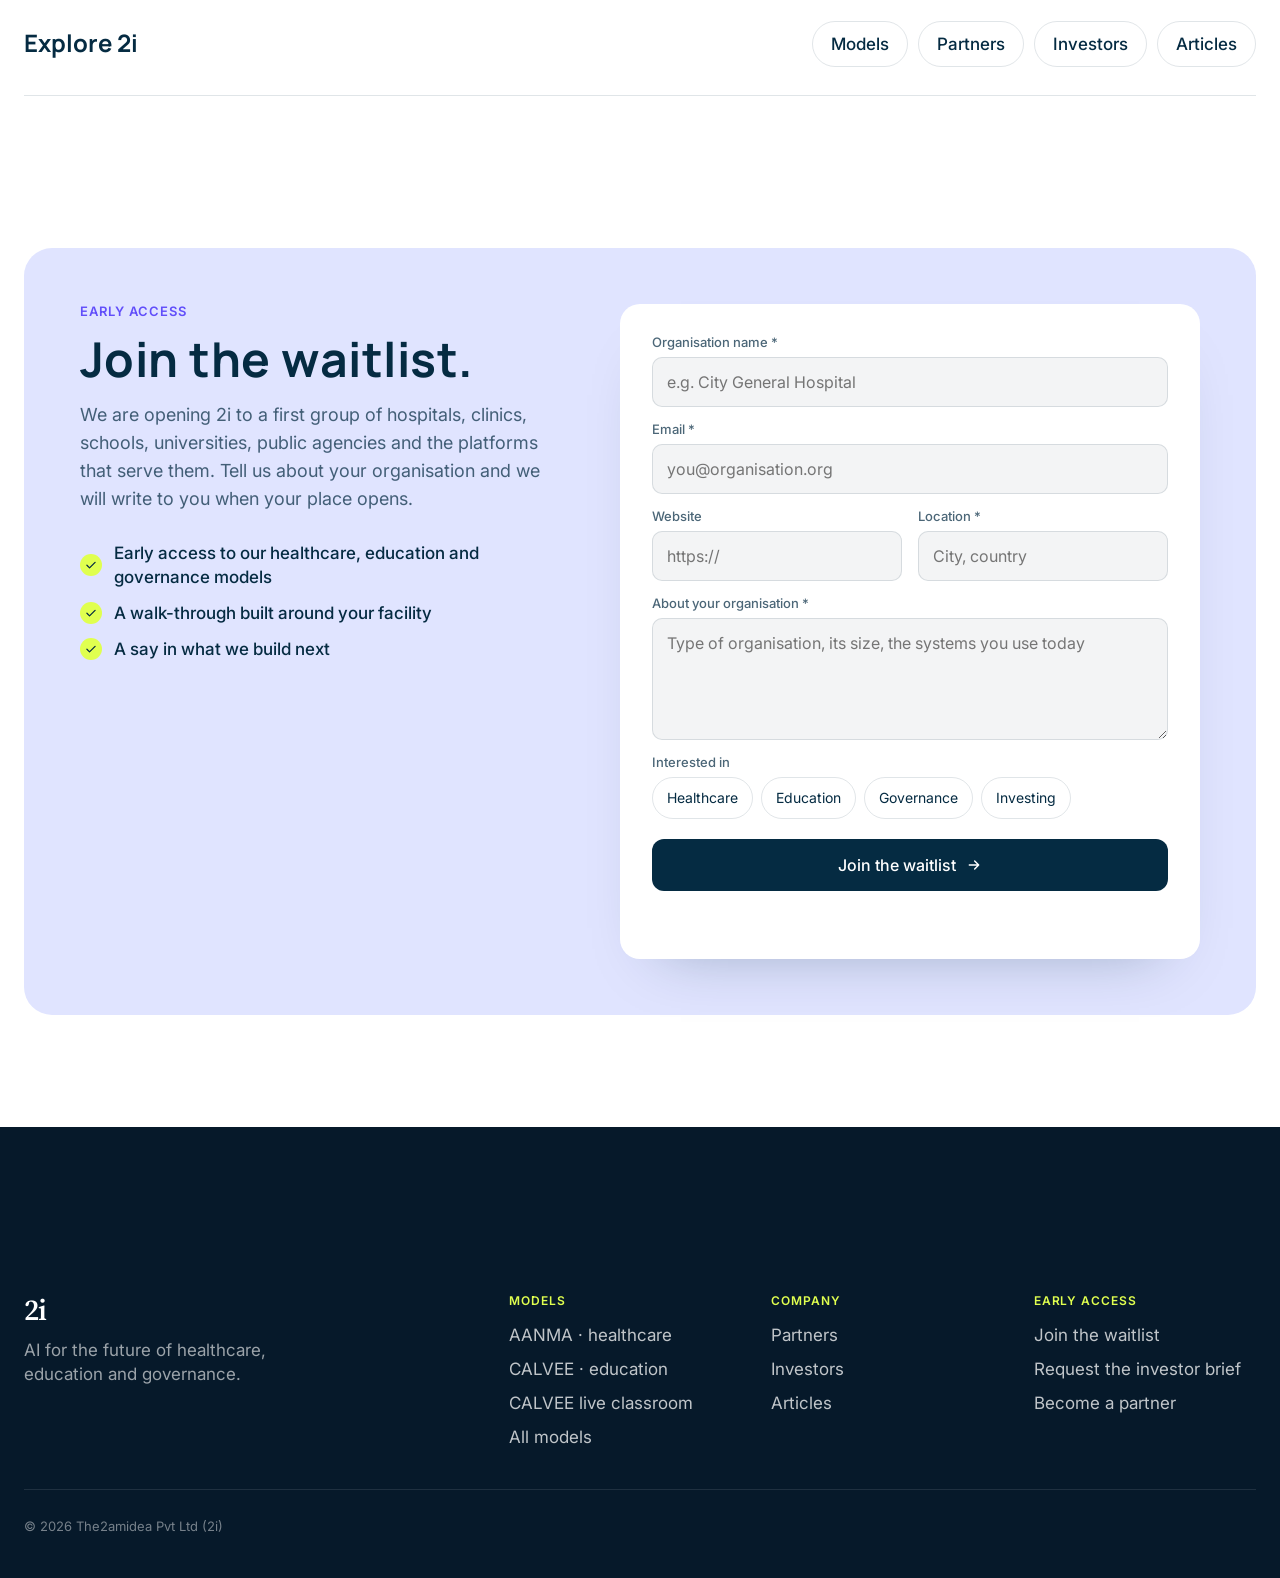
==== commit d65b8a54: "v4 site: new pages (Models, Partners, Investors, Articles), dotted split banner, header without Home" ====
--- a/index.html
+++ b/index.html
@@ -3,113 +3,147 @@
 <head>
 <meta charset="utf-8">
 <meta name="viewport" content="width=device-width, initial-scale=1">
-<title>t2i · AANMA and Calvee, AI models built in India</title>
-<meta name="description" content="t2i (The2amidea Pvt Ltd) builds AI models in Bengaluru: AANMA for healthcare and Calvee for education.">
-<meta property="og:title" content="t2i · AANMA and Calvee, AI models built in India">
-<meta property="og:description" content="t2i (The2amidea Pvt Ltd) builds AI models in Bengaluru: AANMA for healthcare and Calvee for education.">
-<meta name="theme-color" content="#FAF8F2">
+<title>2i · The future of care, learning and governance</title>
+<meta name="description" content="2i builds AI for the future of healthcare, education and governance. Join the waitlist.">
+<meta property="og:title" content="2i · The future of care, learning and governance">
+<meta property="og:description" content="2i builds AI for the future of healthcare, education and governance. Join the waitlist.">
+<meta property="og:type" content="website">
+<meta name="theme-color" content="#FFFFFF">
 <link rel="icon" href="favicon.svg" type="image/svg+xml">
 <link rel="preconnect" href="https://fonts.googleapis.com">
 <link rel="preconnect" href="https://fonts.gstatic.com" crossorigin>
-<link href="https://fonts.googleapis.com/css2?family=Hanken+Grotesk:wght@400;500;700&family=Source+Serif+4:opsz,wght@8..60,400;8..60,500;8..60,600&display=swap" rel="stylesheet">
-<link rel="stylesheet" href="styles.css">
+<link href="https://fonts.googleapis.com/css2?family=Inter:wght@400;500;600&family=Manrope:wght@600;700;800&family=Source+Serif+4:opsz,wght@8..60,600&family=JetBrains+Mono:wght@400;500&display=swap" rel="stylesheet">
+<link rel="stylesheet" href="v4.css?v=7dots">
+<script defer src="v4.js?v=6e"></script>
 </head>
-<body>
-<header class="top">
-  <div class="pills l"><a class="pill on" href="index.html">Overview</a><a class="pill" href="aanma.html">AANMA</a><a class="pill" href="calvee.html">Calvee</a></div>
-  <a class="wordmark" href="index.html" aria-label="The 2AM Idea, home"><svg role="img" aria-label="The 2AM Idea" xmlns="http://www.w3.org/2000/svg" viewBox="0 0 128.56 76.07">
-  
-  <g id="Layer_1-2" data-name="Layer 1">
-    <g>
-      <rect fill="#FFD400" x=".81" y="53.85" width="127.58" height="19.93" rx="2.5" ry="2.5" transform="translate(-1.63 1.69) rotate(-1.48)"/>
-      <text fill="#0B2A6B" font-family="Arial, sans-serif" font-size="17.94" letter-spacing="1.11em" transform="translate(17.56 71.59) rotate(-1.48)"><tspan x="0" y="0">idea</tspan></text>
-      <g>
-        <path fill="#FFD400" d="M67.13,12.48c-.05-.18.09-.34,0-.54-.09.19-.08.4-.08.6,0,.13,0,.26,0,.42,0,.08-.1.11-.15.11,0-.17.07-.35.04-.56-.12.18-.05.39-.13.56-.05.12-.25.3-.37.23-.29-.17-.45-.11-.46-.61v-.71s-.11-.08-.13-.12c-.03-1.37-.01-2.72.11-4.09.04-.44.11-.84.17-1.27.05-.32.61-.88.73-.92.07-.02.16.05.24.05,0,.09-.07.1-.04.19.09-.11.19-.13.34-.14.1,0,.18.09.26.18.26.31-.21.23,0,.83.1-.05.02-.14.1-.2.12.1.13.26.11.42l-.25,1.89-.35,3.02c-.02.18-.09.34-.05.53.02.09-.06.14-.12.15Z"/>
-        <path fill="#FFD400" d="M70.87,13.9c-.09.04-.19,0-.26.1s-.31.21-.41.08c-.06-.08-.18-.14-.21-.22-.1-.22-.03-.54.09-.74s.05-.39.11-.58c.29-.88.69-1.7,1.09-2.54.27-.56.57-1.08.96-1.55.13-.16.26-.13.42-.17.14-.03.29-.34.47-.23.1.06.17.15.31.19.12.03.23.3.15.41-.13.18-.29.33-.19.54.09-.07.07-.18.17-.23.06.17.03.35-.05.5l-.89,1.6c-.36.66-.81,1.25-1.15,1.92-.11.22-.19.43-.42.55-.11.06-.09.3-.19.35Z"/>
-        <path fill="#FFD400" d="M78.07,13.32c-.08-.18-.45-.42-.62-.22.11.03.15-.06.24,0-.11.08-.25.09-.4.13-.08-.17-.27-.17-.43-.1-.79.34-1.53.73-2.25,1.19-.16.1-.27.25-.47.31-.29.08-.29.39-.85.62,0,.14-.12.31-.07.43.05.11.18.22.24.32.07.13.32-.17.67,0,.86-.26,1.65-.67,2.48-1,.35-.14.62-.36.94-.54.4-.22.27-.57.4-.64.11-.06.17-.12.2-.22.03-.12-.03-.19-.07-.29ZM77.03,13.3c.01-.06.06-.06.17-.05-.04.04-.09.05-.17.05Z"/>
-      </g>
-      <path fill="currentColor" d="M127.42,44.48c-.42-5.18-1.23-15.63-3.6-20.01-2.95-5.45-10.86-4.75-15.39-1.79-1.18.77-3.84,3.41-4.95,3.56-2.11.28-2.84-1.51-3.97-2.8-2.7-3.06-6.89-3.88-10.78-4.42-2.17-.3-5.13-.66-7.29-.44-4.77.49-3.9,5.65-4.05,9.16-.23,5.51-.55,11.03-.73,16.56-.07,2.17-.44,5.22,2.35,5.8,1.96.41,6.37-.1,8.45-.43,3.03-.48,3.45-1.12,3.32-4.2-.1-2.37-.54-4.86-.73-7.24-.17-2.12-.85-6.31,2.21-6.56,1.28-.1,2.55.36,3.25,1.46,1.73,2.73.87,8.95.77,12.16-.04,1.25-.2,2.9,1.15,3.47,1.12.48,4.79.24,6.14.1,2.55-.25,3.35-.64,3.66-3.3.3-2.52.25-5.16.45-7.69.12-1.49.22-4.59,1.84-5.22.97-.38,2.31-.1,3.13.52,3.07,2.32,1.92,10.08,2.18,13.56.1,1.36.48,2.5,1.92,2.88,1.64.43,7.29.09,9.03-.34.55-.14,1.18-.47,1.48-.96.52-.83.23-2.83.14-3.84Z"/>
-      <path fill="currentColor" d="M63.13,17.29c-3.64-.21-8.22-.3-11.86-.09-8.84.5-9.31,9.45-2.27,12.96,1.34.67,2.85,1.02,4.32,1.3-5.33,1.21-9.54,5.31-9.87,10.95-.46,7.83,7.28,9.63,13.61,8.72,2.28-.33,4.36-1.2,5.67-3.15.13-.02.16.24.17.32.05.53.03,1.13.1,1.67h12.04v-22.49c-.55-7.22-5.23-9.8-11.9-10.18ZM62.99,39.96c-.1,1.25-.94,2.6-2.02,3.22-1.79,1.03-5.31,1.02-5.57-1.61-.25-2.49,3.13-3.82,5.13-3.99,1.96-.16,2.62.41,2.47,2.37Z"/>
-      <path fill="currentColor" d="M44.24,18.59C47.17-1.42,18.62-4.98,7.52,6.47c-2.13,2.2-5.14,6.96-1.99,9.51,1.33,1.07,7.03,2.63,8.87,2.99,3.57.68,3.13-1.45,4.84-3.49,3.11-3.69,10.47-1.14,6.74,3.85-1.99,2.67-8.29,5.85-11.34,7.57-6.68,3.77-11.72,5.71-13.88,13.9-1,3.78-1.89,8.77,3.44,9.16.01,0,.02,0,.03,0h35.55c3.98-.32,3.35-4.9,2.92-7.73-.82-5.43-3.39-8.66-8.75-10.08h0c-.38-.09-.38-.62,0-.72,5.88-1.59,9.41-6.81,10.29-12.84Z"/>
-    </g>
-  </g>
-</svg></a>
-  <div class="pills r"><a class="pill on" href="mailto:create@the2amidea.com">Contact us</a></div>
-</header>
-<main>
+<body data-page="home">
+<a class="skip" href="#main">Skip to content</a>
+<header class="top"><div class="wrap top-in">
+  <a class="wordmark" href="index.html" aria-label="2i, home"><span class="wm">2i</span></a>
+  <nav class="nav" aria-label="Main"><div class="dd"><button class="dd-btn" type="button" aria-expanded="false" aria-haspopup="true">Models <svg viewBox="0 0 24 24" fill="none" stroke="currentColor" stroke-width="2.2" stroke-linecap="round" stroke-linejoin="round" aria-hidden="true"><path d="M6 9l6 6 6-6"/></svg></button><div class="dd-menu"><a href="aanma.html"><b>AANMA</b><small>Healthcare model</small></a><a href="calvee.html"><b>CALVEE</b><small>Education model</small></a><a class="dd-all" href="models.html">All models <svg viewBox="0 0 24 24" fill="none" stroke="currentColor" stroke-width="2.2" stroke-linecap="round" stroke-linejoin="round" aria-hidden="true"><path d="M5 12h14M13 6l6 6-6 6"/></svg></a></div></div><a href="partners.html">Partners</a><a href="investors.html">Investors</a><a href="articles.html">Articles</a></nav>
+  <a class="btn btn-ink btn-sm top-cta" href="index.html#waitlist">Join the waitlist</a>
+  <button class="menu-btn" type="button" aria-label="Open menu" aria-expanded="false"><span></span><span></span></button>
+</div></header>
+<main id="main">
 
-<section class="hero">
-  <h1 class="title"><svg class="mark" viewBox="0 0 80 80" aria-hidden="true"><circle cx="40" cy="40" r="38" fill="#FFD400"/><circle cx="28" cy="40" r="10" fill="#0B2A6B"/><circle cx="54" cy="40" r="10" fill="none" stroke="#0B2A6B" stroke-width="5"/></svg>t2i</h1>
-  <p class="sub">AI models built in India: AANMA for healthcare, Calvee for education.</p>
-  <div class="btns"><a class="b b1" href="aanma.html">Meet AANMA</a><a class="b b2" href="calvee.html">Meet Calvee</a></div>
+<section class="hero" aria-labelledby="hero-t">
+  <canvas class="ribbon" aria-hidden="true"></canvas>
+  <div class="wrap hero-in">
+    <h1 class="display" id="hero-t" data-reveal>The future of care, <br>learning and governance.</h1>
+    <p class="hero-sub" data-reveal style="--d:120ms">2i builds AI for the three systems every society runs on: healthcare, education and government.</p>
+    <div class="btns" data-reveal style="--d:220ms"><a class="btn btn-ink btn-lg" href="#waitlist">Join the waitlist</a></div>
+  </div>
 </section>
 
-<div class="col">
-<h2>Models</h2>
-<div class="models">
-  <a class="mcard" href="aanma.html"><svg class="mark" viewBox="0 0 80 80" aria-hidden="true"><circle cx="40" cy="40" r="38" fill="#FFD400"/><path d="M12 42h14l6-14 9 28 7-20 4 6h16" fill="none" stroke="#0B2A6B" stroke-width="5" stroke-linecap="round" stroke-linejoin="round"/></svg><h4>AANMA</h4><p>A clinical AI model that reads the scan with the patient’s history and suggests the next step to the doctor.</p><div class="fig"><b>X-ray · CT · MRI</b>with the patient record</div></a>
-  <a class="mcard" href="calvee.html"><svg class="mark" viewBox="0 0 80 80" aria-hidden="true"><circle cx="40" cy="40" r="38" fill="#FFD400"/><path d="M40 27c-6-4-14-5-21-3v31c7-2 15-1 21 3 6-4 14-5 21-3V24c-7-2-15-1-21 3z" fill="none" stroke="#0B2A6B" stroke-width="5" stroke-linejoin="round"/><path d="M40 27v31" stroke="#0B2A6B" stroke-width="5"/></svg><h4>Calvee</h4><p>An adaptive learning AI model that builds each chapter for the student who reads it.</p><div class="fig"><b>Class 1 → PG</b>school to postgraduate</div></a>
-</div>
+<section class="sec" id="futures" aria-labelledby="fut-t"><div class="wrap">
+  <div class="shead center" data-reveal><p class="eyebrow">Three futures</p><h2 class="h2" id=fut-t>Where AI will change the most lives.</h2></div>
+  <div class="futs futs-3"><article class="fut fut-care" data-reveal style="--d:0ms">
+  <figure class="fut-photo"><img src="img/g-health.jpg" alt="A radiologist reads a chest X-ray on a screen" loading="lazy" width="1600" height="1200"></figure>
+  <div class="fut-body"><p class="eyebrow">Healthcare</p><h3>Care that knows the whole person.</h3><p>A scan, a history and a lifetime of records, read together in seconds. Help reaches the patient who needs it first, in a capital-city hospital or a remote clinic.</p>
+  <a class="more" href="aanma.html">Our work in healthcare <svg viewBox="0 0 24 24" fill="none" stroke="currentColor" stroke-width="2.2" stroke-linecap="round" stroke-linejoin="round" aria-hidden="true"><path d="M5 12h14M13 6l6 6-6 6"/></svg></a></div>
+</article><article class="fut fut-learn" data-reveal style="--d:120ms">
+  <figure class="fut-photo"><img src="img/g-learn.jpg" alt="A teacher helps a student with a tablet in a modern classroom" loading="lazy" width="1600" height="1200"></figure>
+  <div class="fut-body"><p class="eyebrow">Education</p><h3>Learning that fits every child.</h3><p>One class, forty students, forty paths through the same syllabus. Every child learns at their own pace, through examples from their own world.</p>
+  <a class="more" href="calvee.html">Our work in education <svg viewBox="0 0 24 24" fill="none" stroke="currentColor" stroke-width="2.2" stroke-linecap="round" stroke-linejoin="round" aria-hidden="true"><path d="M5 12h14M13 6l6 6-6 6"/></svg></a></div>
+</article><article class="fut fut-gov" data-reveal style="--d:240ms">
+  <figure class="fut-photo"><img src="img/g-gov.jpg" alt="A public servant helps a citizen complete a service on a tablet" loading="lazy" width="1600" height="1200"></figure>
+  <div class="fut-body"><p class="eyebrow">Governance</p><h3>Government that answers in minutes.</h3><p>A permit, a benefit, a certificate: each request is read, checked and sent to the right desk in minutes, with every step on record.</p>
+  <a class="more" href="partners.html#talk">Talk to us about governance <svg viewBox="0 0 24 24" fill="none" stroke="currentColor" stroke-width="2.2" stroke-linecap="round" stroke-linejoin="round" aria-hidden="true"><path d="M5 12h14M13 6l6 6-6 6"/></svg></a></div>
+</article></div>
+</div></section>
 
-<h2>Capabilities</h2>
-<p>Both models read the full picture of one person, a patient or a student, and return a next step that fits that person. A doctor or a teacher stays in charge.</p>
-</div>
+<section class="sec dark" aria-labelledby="shift-t"><div class="wrap shifts-wrap">
+  <div class="shifts-head" data-reveal><p class="eyebrow">What changes</p><h2 class="h2" id="shift-t">Five shifts we are building towards.</h2></div>
+  <ol class="shifts"><li class="shift" data-shift><span class="n">01</span><div><h3>From one test to the whole person.</h3><p>Decisions will start from everything that is known about a patient, a student or a citizen: not one scan, one exam score or one form.</p></div></li><li class="shift" data-shift><span class="n">02</span><div><h3>From the same for everyone to the right thing for each.</h3><p>The treatment plan, the lesson and the public service will fit the person in front of them.</p></div></li><li class="shift" data-shift><span class="n">03</span><div><h3>From waiting to reaching first.</h3><p>Help will go first to the patient who is most at risk, the student who needs it most and the citizen whose case cannot wait.</p></div></li><li class="shift" data-shift><span class="n">04</span><div><h3>From a few centres to everywhere.</h3><p>The expertise of the best hospitals, schools and public offices will reach every city and every remote town.</p></div></li><li class="shift" data-shift><span class="n">05</span><div><h3>From replacing people to backing them.</h3><p>The doctor will still decide. The teacher will still lead. The official will still sign. AI will give each of them more time for people.</p></div></li></ol>
+</div></section>
 
-<div class="wide">
-<table>
-  <thead><tr><th>Capability</th><th>AANMA · healthcare</th><th>Calvee · education</th></tr></thead>
-  <tbody><tr><td><b>Reads the full picture</b></td><td>Scan with history, labs and medicines</td><td>Strengths, personality, interests and results</td></tr><tr><td><b>Decides what comes first</b></td><td>Sorts cases by urgency</td><td>Picks the next module for each student</td></tr><tr><td><b>Suggests the next step</b></td><td>More tests or a referral</td><td>More practice, a new medium or a move ahead</td></tr><tr><td><b>Writes the first draft</b></td><td>A draft scan report</td><td>A chapter built for the student</td></tr><tr><td><b>Flags what matters</b></td><td>Allergies and risks</td><td>Where the student needs help</td></tr><tr><td><b>Keeps a person in charge</b></td><td>The doctor signs</td><td>The teacher leads</td></tr></tbody>
-</table>
-</div>
+<section class="sec glimpse" aria-labelledby="gl-t"><div class="wrap glimpse-grid">
+  <div data-reveal>
+    <p class="eyebrow">A first look</p>
+    <h2 class="h2" id="gl-t">The most serious case reaches the doctor first.</h2>
+    <p class="lead">In the future we are building, AI reads each scan as it arrives and moves the most urgent patient to the top. A doctor no longer finds the emergency at the bottom of the pile. The doctor still reads, edits and signs.</p>
+  </div>
+  <div class="queue" data-queue data-reveal style="--d:160ms" aria-label="Illustration: a radiology queue sorted by urgency">
+    <div class="queue-top"><span>Radiology queue</span><b data-queue-status>In the order the scans arrived</b></div>
+    <ul class="q-list"><li class="q-item " data-rank="4"><span class="scan">X-RAY</span><span class="who">Chest · 34 years<small>Cough, no history</small></span><span class="lv">Routine</span></li><li class="q-item high" data-rank="1"><span class="scan">CT</span><span class="who">Head · 68 years<small>Fall, on blood thinners</small></span><span class="lv">First</span></li><li class="q-item " data-rank="5"><span class="scan">X-RAY</span><span class="who">Wrist · 22 years<small>Sports injury</small></span><span class="lv">Routine</span></li><li class="q-item " data-rank="3"><span class="scan">MRI</span><span class="who">Spine · 51 years<small>Back pain for 6 weeks</small></span><span class="lv">Soon</span></li><li class="q-item high" data-rank="2"><span class="scan">X-RAY</span><span class="who">Chest · 70 years<small>Breathless, on blood thinners</small></span><span class="lv">First</span></li></ul>
+    <div class="queue-foot"><span>Illustration. Not patient data.</span><button type="button" data-queue-again>Play again</button></div>
+  </div>
+</div></section>
 
-<div class="col">
-<h2 id="use">Use cases</h2>
-<h3>Emergency rooms · AANMA</h3>
-<p>The doctor sees allergies, medicines and past conditions in one view before deciding.</p>
-<h3>Radiology queues · AANMA</h3>
-<p>The most serious scans reach a radiologist first, with a draft report ready to edit and sign.</p>
-<h3>Healthcare platforms · AANMA</h3>
-<p>Hospital software, health apps and teleradiology networks add AANMA to their products by API.</p>
-<h3>Schools · Calvee</h3>
-<p>Each student in classes 1 to 12 gets a version of the class chapter that fits them.</p>
-<h3>Colleges and universities · Calvee</h3>
-<p>Undergraduate and postgraduate modules adapt to each student and link each topic to future work.</p>
-<h3>Parents at home · Calvee</h3>
-<p>Parents use Calvee with their child on the same chapters the child learns in school.</p>
-</div>
+<section class="sec tight" aria-labelledby="dist-t"><div class="wrap">
+  <figure class="wide-photo split" data-reveal>
+    <div class="split-photos"><img class="sp-a" src="img/split-doctors-dots.png?v=2" alt="Three doctors discuss a chest scan on a holographic display" loading="lazy" width="2400" height="1808"><img class="sp-b" src="img/split-students-dots.png?v=2" alt="Students in VR headsets explore a shared hologram of the solar system with their teacher" loading="lazy" width="2400" height="1808"><span class="sp-line" aria-hidden="true"></span><span class="sp-tag sp-tag-a">Healthcare</span><span class="sp-tag sp-tag-b">Education</span></div>
+    <figcaption><p class="eyebrow">Everywhere</p><h2 class="h2" id="dist-t">The best care, teaching and public service, for every citizen.</h2></figcaption>
+  </figure>
+</div></section>
 
-<section class="faq"><h2>Frequently asked questions</h2><div><details><summary>What does t2i do?</summary><p>t2i builds AI models. AANMA supports doctors with clinical decisions. Calvee adapts each chapter to the student, from class 1 to higher education.</p></details><details><summary>Do the models replace doctors or teachers?</summary><p>No. AANMA suggests and the doctor decides and signs. Calvee builds the chapter and the teacher leads the class.</p></details><details><summary>How do we use a model?</summary><p>Healthcare platforms connect to AANMA by API. Schools, colleges, universities and parents can bring Calvee to their students. Write to create@the2amidea.com.</p></details><details><summary>Where are the models built?</summary><p>In Bengaluru, India.</p></details></div></section>
+<section class="sec" aria-labelledby="pr-t"><div class="wrap">
+  <div class="shead center" data-reveal><p class="eyebrow">Our promise</p><h2 class="h2" id=pr-t>People stay in charge.</h2><p class="lead">AI does the first read and the hard sorting. People make every decision that matters.</p></div>
+  <div class="promises"><article class="promise" data-reveal style="--d:0ms"><span class="pi"><svg viewBox="0 0 24 24" fill="none" stroke="currentColor" stroke-width="1.8" stroke-linecap="round" stroke-linejoin="round" aria-hidden="true"><path d="M4 20h16M6 16l9.5-9.5a2.1 2.1 0 013 3L9 19H6v-3z"/></svg></span><h3>A person decides.</h3><p>AI reads, sorts and drafts. A doctor, a teacher or an official makes the call, and their name goes on it.</p></article><article class="promise" data-reveal style="--d:90ms"><span class="pi"><svg viewBox="0 0 24 24" fill="none" stroke="currentColor" stroke-width="1.8" stroke-linecap="round" stroke-linejoin="round" aria-hidden="true"><rect x="5" y="10" width="14" height="10" rx="2"/><path d="M8 10V7a4 4 0 018 0v3"/></svg></span><h3>Consent first.</h3><p>Health, learning and civic records open only with the consent of the person they belong to, or as the law allows.</p></article><article class="promise" data-reveal style="--d:180ms"><span class="pi"><svg viewBox="0 0 24 24" fill="none" stroke="currentColor" stroke-width="1.8" stroke-linecap="round" stroke-linejoin="round" aria-hidden="true"><path d="M2.5 12S6 5 12 5s9.5 7 9.5 7-3.5 7-9.5 7S2.5 12 2.5 12z"/><circle cx="12" cy="12" r="2.8"/></svg></span><h3>Reasons, not black boxes.</h3><p>Every suggestion shows what it is based on, so a professional can check it, change it or reject it.</p></article><article class="promise" data-reveal style="--d:270ms"><span class="pi"><svg viewBox="0 0 24 24" fill="none" stroke="currentColor" stroke-width="1.8" stroke-linecap="round" stroke-linejoin="round" aria-hidden="true"><path d="M12 21s-6-5.5-6-11a6 6 0 0112 0c0 5.5-6 11-6 11z"/><circle cx="12" cy="10" r="2.2"/></svg></span><h3>Built to fit each country.</h3><p>Each deployment follows the country’s own languages, laws, curricula and health standards, and keeps its data where the law says it must stay.</p></article></div>
+</div></section>
+
+<section class="sec tight" aria-labelledby="now-t"><div class="wrap">
+  <div class="band-head" data-reveal><p class="eyebrow">The size of the need</p><h2 class="h3" id="now-t">Too few experts. Too many people waiting.</h2></div>
+  <div class="band band-y band-num" data-reveal>
+    <div><b><i data-count="44">44</i><small> million</small></b><span>more teachers the world needs by 2030</span></div>
+    <div><b><i data-count="11">11</i><small> million</small></b><span>health workers short worldwide by 2030 (projection)</span></div>
+    <div><b><i data-count="4.5">4.5</i><small> billion</small></b><span>people not fully covered by essential health services</span></div>
+    <div><b><i data-count="850">850</i><small> million</small></b><span>people with no official proof of identity</span></div>
+  </div>
+  <p class="src" data-reveal>Sources: UNESCO, Global Report on Teachers 2024; WHO, health workforce projections; WHO and World Bank, Tracking Universal Health Coverage 2023; World Bank, ID4D.</p>
+</div></section>
+
+<section class="sec dark inv" id="investors" aria-labelledby="inv-t"><div class="wrap">
+  <div class="shead" data-reveal><p class="eyebrow">For investors</p><h2 class="h2" id="inv-t">Three markets. One platform.</h2><p class="lead">Healthcare, education and government are among the largest areas of spending in every economy, and among the least served by AI. 2i builds one platform of models, safeguards and workflows that serves all three.</p></div>
+  <div class="inv-grid">
+    <article data-reveal style="--d:0ms"><span class="n">01</span><h3>One core, three markets.</h3><p>The same engine reads records, sorts by urgency and drafts the next step for a hospital, a school or a public office.</p></article>
+    <article data-reveal style="--d:90ms"><span class="n">02</span><h3>Trust by design.</h3><p>A person signs every decision, every suggestion shows its reasons and every record opens only with consent. Each step can be audited.</p></article>
+    <article data-reveal style="--d:180ms"><span class="n">03</span><h3>Built to deploy country by country.</h3><p>Languages, laws, curricula and data rules are settings, not rebuilds. Each new country runs on the same platform.</p></article>
+  </div>
+  <div class="btns after" data-reveal><a class="btn btn-y btn-lg" href="investors.html">See the investor page <svg viewBox="0 0 24 24" fill="none" stroke="currentColor" stroke-width="2.2" stroke-linecap="round" stroke-linejoin="round" aria-hidden="true"><path d="M5 12h14M13 6l6 6-6 6"/></svg></a></div>
+</div></section>
+
+<section class="sec tight" aria-labelledby="ex-t"><div class="wrap"><div class="explore" data-reveal><h2 class="h3" id="ex-t">Explore 2i</h2><div class="ex-links"><a href="models.html">Models</a><a href="partners.html">Partners</a><a href="investors.html">Investors</a><a href="articles.html">Articles</a></div></div></div></section>
+
+<section class="sec" id="waitlist" aria-labelledby="wl-t"><div class="wrap">
+  <div class="wl" data-reveal>
+    <div class="wl-copy">
+      <p class="eyebrow">Early access</p>
+      <h2 class="h2" id="wl-t">Join the waitlist.</h2>
+      <p class="lead">We are opening 2i to a first group of hospitals, clinics, schools, universities, public agencies and the platforms that serve them. Tell us about your organisation and we will write to you when your place opens.</p>
+      <ul class="ticks"><li><svg viewBox="0 0 24 24" fill="none" stroke="currentColor" stroke-width="2.2" stroke-linecap="round" stroke-linejoin="round" aria-hidden="true"><path d="M5 12.5l4.5 4.5L19 7.5"/></svg>Early access to our healthcare, education and governance models</li><li><svg viewBox="0 0 24 24" fill="none" stroke="currentColor" stroke-width="2.2" stroke-linecap="round" stroke-linejoin="round" aria-hidden="true"><path d="M5 12.5l4.5 4.5L19 7.5"/></svg>A walk-through built around your facility</li><li><svg viewBox="0 0 24 24" fill="none" stroke="currentColor" stroke-width="2.2" stroke-linecap="round" stroke-linejoin="round" aria-hidden="true"><path d="M5 12.5l4.5 4.5L19 7.5"/></svg>A say in what we build next</li></ul>
+    </div>
+    <form class="wl-form" id="waitlist-form" novalidate>
+      <label class="f"><span>Organisation name *</span><input name="name" required autocomplete="organization" placeholder="e.g. City General Hospital"></label>
+      <label class="f"><span>Email *</span><input name="email" type="email" required autocomplete="email" placeholder="you@organisation.org"></label>
+      <div class="f2">
+        <label class="f"><span>Website</span><input name="website_url" type="url" inputmode="url" autocomplete="url" placeholder="https://"></label>
+        <label class="f"><span>Location *</span><input name="location" required autocomplete="address-level2" placeholder="City, country"></label>
+      </div>
+      <label class="f"><span>About your organisation *</span><textarea name="facility_details" rows="4" required placeholder="Type of organisation, its size, the systems you use today"></textarea></label>
+      <fieldset class="f seg"><legend>Interested in</legend>
+        <label><input type="radio" name="interest" value="Healthcare"><span>Healthcare</span></label>
+        <label><input type="radio" name="interest" value="Education"><span>Education</span></label>
+        <label><input type="radio" name="interest" value="Governance"><span>Governance</span></label>
+        <label><input type="radio" name="interest" value="Investing"><span>Investing</span></label>
+      </fieldset>
+      <input class="hp" name="company" tabindex="-1" autocomplete="off" aria-hidden="true">
+      <button class="btn btn-ink btn-lg wl-btn" type="submit"><span>Join the waitlist</span><svg viewBox="0 0 24 24" fill="none" stroke="currentColor" stroke-width="2.2" stroke-linecap="round" stroke-linejoin="round" aria-hidden="true"><path d="M5 12h14M13 6l6 6-6 6"/></svg></button>
+      <p class="wl-status" role="status" aria-live="polite"></p>
+      <div class="wl-done" hidden><svg viewBox="0 0 52 52" aria-hidden="true"><circle cx="26" cy="26" r="24"/><path d="M15 27l7 7 15-16"/></svg><h3>You are on the list.</h3><p>Thank you. We will write to you soon.</p></div>
+    </form>
+  </div>
+</div></section>
 
 </main>
 <footer class="foot">
-  <div class="foot-in">
-    <a class="wordmark" href="index.html" aria-label="The 2AM Idea, home"><svg role="img" aria-label="The 2AM Idea" xmlns="http://www.w3.org/2000/svg" viewBox="0 0 128.56 76.07">
-  
-  <g id="Layer_1-2" data-name="Layer 1">
-    <g>
-      <rect fill="#FFD400" x=".81" y="53.85" width="127.58" height="19.93" rx="2.5" ry="2.5" transform="translate(-1.63 1.69) rotate(-1.48)"/>
-      <text fill="#0B2A6B" font-family="Arial, sans-serif" font-size="17.94" letter-spacing="1.11em" transform="translate(17.56 71.59) rotate(-1.48)"><tspan x="0" y="0">idea</tspan></text>
-      <g>
-        <path fill="#FFD400" d="M67.13,12.48c-.05-.18.09-.34,0-.54-.09.19-.08.4-.08.6,0,.13,0,.26,0,.42,0,.08-.1.11-.15.11,0-.17.07-.35.04-.56-.12.18-.05.39-.13.56-.05.12-.25.3-.37.23-.29-.17-.45-.11-.46-.61v-.71s-.11-.08-.13-.12c-.03-1.37-.01-2.72.11-4.09.04-.44.11-.84.17-1.27.05-.32.61-.88.73-.92.07-.02.16.05.24.05,0,.09-.07.1-.04.19.09-.11.19-.13.34-.14.1,0,.18.09.26.18.26.31-.21.23,0,.83.1-.05.02-.14.1-.2.12.1.13.26.11.42l-.25,1.89-.35,3.02c-.02.18-.09.34-.05.53.02.09-.06.14-.12.15Z"/>
-        <path fill="#FFD400" d="M70.87,13.9c-.09.04-.19,0-.26.1s-.31.21-.41.08c-.06-.08-.18-.14-.21-.22-.1-.22-.03-.54.09-.74s.05-.39.11-.58c.29-.88.69-1.7,1.09-2.54.27-.56.57-1.08.96-1.55.13-.16.26-.13.42-.17.14-.03.29-.34.47-.23.1.06.17.15.31.19.12.03.23.3.15.41-.13.18-.29.33-.19.54.09-.07.07-.18.17-.23.06.17.03.35-.05.5l-.89,1.6c-.36.66-.81,1.25-1.15,1.92-.11.22-.19.43-.42.55-.11.06-.09.3-.19.35Z"/>
-        <path fill="#FFD400" d="M78.07,13.32c-.08-.18-.45-.42-.62-.22.11.03.15-.06.24,0-.11.08-.25.09-.4.13-.08-.17-.27-.17-.43-.1-.79.34-1.53.73-2.25,1.19-.16.1-.27.25-.47.31-.29.08-.29.39-.85.62,0,.14-.12.31-.07.43.05.11.18.22.24.32.07.13.32-.17.67,0,.86-.26,1.65-.67,2.48-1,.35-.14.62-.36.94-.54.4-.22.27-.57.4-.64.11-.06.17-.12.2-.22.03-.12-.03-.19-.07-.29ZM77.03,13.3c.01-.06.06-.06.17-.05-.04.04-.09.05-.17.05Z"/>
-      </g>
-      <path fill="currentColor" d="M127.42,44.48c-.42-5.18-1.23-15.63-3.6-20.01-2.95-5.45-10.86-4.75-15.39-1.79-1.18.77-3.84,3.41-4.95,3.56-2.11.28-2.84-1.51-3.97-2.8-2.7-3.06-6.89-3.88-10.78-4.42-2.17-.3-5.13-.66-7.29-.44-4.77.49-3.9,5.65-4.05,9.16-.23,5.51-.55,11.03-.73,16.56-.07,2.17-.44,5.22,2.35,5.8,1.96.41,6.37-.1,8.45-.43,3.03-.48,3.45-1.12,3.32-4.2-.1-2.37-.54-4.86-.73-7.24-.17-2.12-.85-6.31,2.21-6.56,1.28-.1,2.55.36,3.25,1.46,1.73,2.73.87,8.95.77,12.16-.04,1.25-.2,2.9,1.15,3.47,1.12.48,4.79.24,6.14.1,2.55-.25,3.35-.64,3.66-3.3.3-2.52.25-5.16.45-7.69.12-1.49.22-4.59,1.84-5.22.97-.38,2.31-.1,3.13.52,3.07,2.32,1.92,10.08,2.18,13.56.1,1.36.48,2.5,1.92,2.88,1.64.43,7.29.09,9.03-.34.55-.14,1.18-.47,1.48-.96.52-.83.23-2.83.14-3.84Z"/>
-      <path fill="currentColor" d="M63.13,17.29c-3.64-.21-8.22-.3-11.86-.09-8.84.5-9.31,9.45-2.27,12.96,1.34.67,2.85,1.02,4.32,1.3-5.33,1.21-9.54,5.31-9.87,10.95-.46,7.83,7.28,9.63,13.61,8.72,2.28-.33,4.36-1.2,5.67-3.15.13-.02.16.24.17.32.05.53.03,1.13.1,1.67h12.04v-22.49c-.55-7.22-5.23-9.8-11.9-10.18ZM62.99,39.96c-.1,1.25-.94,2.6-2.02,3.22-1.79,1.03-5.31,1.02-5.57-1.61-.25-2.49,3.13-3.82,5.13-3.99,1.96-.16,2.62.41,2.47,2.37Z"/>
-      <path fill="currentColor" d="M44.24,18.59C47.17-1.42,18.62-4.98,7.52,6.47c-2.13,2.2-5.14,6.96-1.99,9.51,1.33,1.07,7.03,2.63,8.87,2.99,3.57.68,3.13-1.45,4.84-3.49,3.11-3.69,10.47-1.14,6.74,3.85-1.99,2.67-8.29,5.85-11.34,7.57-6.68,3.77-11.72,5.71-13.88,13.9-1,3.78-1.89,8.77,3.44,9.16.01,0,.02,0,.03,0h35.55c3.98-.32,3.35-4.9,2.92-7.73-.82-5.43-3.39-8.66-8.75-10.08h0c-.38-.09-.38-.62,0-.72,5.88-1.59,9.41-6.81,10.29-12.84Z"/>
-    </g>
-  </g>
-</svg></a>
-    <nav aria-label="Footer">
-      <a href="aanma.html">AANMA, clinical AI model <span>→</span></a>
-      <a href="calvee.html">Calvee, adaptive learning AI model <span>→</span></a>
-      <a href="mailto:create@the2amidea.com">create@the2amidea.com <span>→</span></a>
-    </nav>
+  <div class="wrap foot-grid foot-4">
+    <div><a class="wordmark" href="index.html" aria-label="2i, home"><span class="wm">2i</span></a><p class="tag">AI for the future of healthcare, education and governance.</p></div>
+    <nav aria-label="Models"><h3>Models</h3><a href="aanma.html">AANMA · healthcare</a><a href="calvee.html">CALVEE · education</a><a href="calvee/school/?view=chapter">CALVEE live classroom</a><a href="models.html">All models</a></nav>
+    <nav aria-label="Company"><h3>Company</h3><a href="partners.html">Partners</a><a href="investors.html">Investors</a><a href="articles.html">Articles</a></nav>
+    <nav aria-label="Early access"><h3>Early access</h3><a href="index.html#waitlist">Join the waitlist</a><a href="investors.html#brief">Request the investor brief</a><a href="partners.html#talk">Become a partner</a></nav>
   </div>
-  <div class="legal">
-    <p>© 2026 The2amidea Pvt Ltd (t2i)</p>
-    <p>CIN U62099KA2026PTC224008 · A-314, 3rd Floor, Unique Concord, Lottegollahalli, Kodigehalli, Bengaluru 560092, Karnataka.</p>
-  </div>
+  <div class="wrap legal"><p>© 2026 The2amidea Pvt Ltd (2i)</p></div>
 </footer>
 </body>
 </html>
--- a/v4.css
+++ b/v4.css
@@ -0,0 +1,589 @@
+/* 2amidea.si v4 — Nebius-style layout and colour theme (navy #052B42, lime #E0FF4F, lavender #E0E4FF, violet #614EFA). */
+:root{
+  --blue:#052B42; --ink:#052B42; --navy:#06192A; --y:#E0FF4F; --cream:#FFFFFF; --violet:#614EFA; --grey:#F3F4F5;
+  --tint:#E0E4FF; --tint2:#F3F4F5; --line:rgba(5,43,66,.12); --mute:rgba(5,43,66,.72);
+  --r:16px; --r-sm:12px; --wrap:1232px;
+  --head:"Gramatika","Manrope","Inter",system-ui,sans-serif; --body:"Inter",system-ui,sans-serif; --mono:"JetBrains Mono",ui-monospace,monospace;
+  --ease:cubic-bezier(.2,.7,.2,1);
+}
+*{box-sizing:border-box;margin:0;padding:0}
+html{scroll-behavior:smooth;-webkit-text-size-adjust:100%}
+body{font:400 17px/24px var(--body);color:var(--ink);background:var(--cream);-webkit-font-smoothing:antialiased;overflow-x:hidden}
+img{max-width:100%;height:auto;display:block}
+a{color:inherit;text-decoration:none}
+button{font:inherit;color:inherit;cursor:pointer;border:0;background:none}
+.wrap{width:min(var(--wrap),100% - 48px);margin-inline:auto}
+.skip{position:absolute;left:-999px;top:8px;background:var(--ink);color:#fff;padding:8px 12px;border-radius:8px;z-index:99}
+.skip:focus{left:8px}
+:focus-visible{outline:2px solid var(--blue);outline-offset:3px;border-radius:6px}
+
+/* type */
+.display{font:700 clamp(48px,7.4vw,96px)/.92 var(--head);letter-spacing:-.035em;color:var(--ink)}
+.h2{font:700 clamp(32px,4vw,48px)/1.08 var(--head);letter-spacing:.01em}
+.eyebrow{font:600 13px/1.2 var(--body);letter-spacing:.08em;text-transform:uppercase;color:var(--violet);margin-bottom:14px}
+.lead{font-size:18px;line-height:1.55;color:var(--mute);max-width:640px;margin-top:16px}
+.hero-sub{font:600 clamp(19px,1.8vw,24px)/1.4 var(--body);max-width:640px;margin-top:24px}
+.wm{font:600 1em/1 "Source Serif 4",Georgia,serif;letter-spacing:-.02em}
+.wordmark{font-size:30px;color:var(--ink);display:inline-flex;align-items:center}
+
+/* buttons */
+.btn{display:inline-flex;align-items:center;gap:10px;height:44px;padding:0 24px;border-radius:var(--r-sm);font:500 15px/1 var(--body);transition:transform .25s var(--ease),background .25s,box-shadow .25s;white-space:nowrap}
+.btn svg{width:16px;height:16px;transition:transform .25s var(--ease)}
+.btn:hover svg{transform:translateX(3px)}
+.btn-ink{background:var(--blue);color:#fff}
+.btn-ink:hover{background:#0B3D5C;box-shadow:0 8px 24px -10px rgba(97,78,250,.6)}
+.btn-y{background:var(--y);color:var(--ink)}
+.btn-y:hover{background:#EBFF85}
+.btn-sm{height:38px;padding:0 16px;font-size:14px}
+.btn-lg{height:52px;padding:0 28px;font-size:16px}
+.btns{display:flex;flex-wrap:wrap;align-items:center;gap:20px;margin-top:36px}
+.link{display:inline-flex;align-items:center;gap:8px;font-weight:500;color:var(--blue)}
+.link svg{width:16px;height:16px;transition:transform .25s var(--ease)}
+.link:hover svg{transform:translateX(4px)}
+
+/* header */
+.top{position:sticky;top:0;z-index:50;transition:background .3s,box-shadow .3s;background:rgba(255,255,255,0)}
+.top.stuck{background:rgba(255,255,255,.86);backdrop-filter:blur(14px);-webkit-backdrop-filter:blur(14px);box-shadow:0 1px 0 var(--line)}
+.top-in{display:flex;align-items:center;gap:36px;height:72px}
+.nav{display:flex;gap:28px;margin-right:auto;font:500 15px/1 var(--body)}
+.nav a{opacity:.8;transition:opacity .2s}
+.nav a:hover,.nav a[aria-current]{opacity:1}
+.nav a[aria-current]{box-shadow:0 2px 0 var(--violet)}
+
+/* sections */
+.sec{padding:112px 0}
+.sec.tight{padding:40px 0}
+.sec.tint{background:var(--tint)}
+.sec.dark{background:var(--navy);color:#fff}
+.sec.dark .eyebrow{color:var(--y)}
+.sec.dark .lead{color:rgba(255,255,255,.7)}
+.shead{margin-bottom:56px;max-width:760px}
+.shead.center{text-align:center;margin-inline:auto;max-width:900px}
+.shead.center .lead{margin-inline:auto}
+.after{margin-top:32px}
+
+/* reveal */
+.js [data-reveal]{opacity:0;transform:translateY(28px);transition:opacity .9s var(--ease),transform .9s var(--ease);transition-delay:var(--d,0ms)}
+.js [data-reveal].in{opacity:1;transform:none}
+
+/* hero with ribbon */
+.hero{position:relative;min-height:min(820px,100svh);margin-top:-72px;padding-top:72px;display:flex;align-items:center;overflow:hidden}
+.ribbon{position:absolute;inset:-60px;width:calc(100% + 120px);height:calc(100% + 120px);pointer-events:none;filter:blur(38px) saturate(1.15);-webkit-mask-image:linear-gradient(to bottom,#000 62%,transparent 92%);mask-image:linear-gradient(to bottom,#000 62%,transparent 92%)}
+.hero-in{position:relative;z-index:1;padding:80px 0}
+.hero .display{font-size:clamp(52px,8.4vw,112px)}
+
+/* futures: two big textured cards */
+.futs{display:grid;grid-template-columns:1fr 1fr;gap:20px}
+.fut{position:relative;overflow:hidden;border-radius:24px;display:flex;flex-direction:column;isolation:isolate}
+.fut-care{background:var(--tint)}
+.fut-learn{background:#F1FFB8}
+.fut h3{font:700 clamp(28px,3vw,40px)/1.05 var(--head);max-width:420px}
+.fut p:not(.eyebrow){margin-top:14px;color:var(--mute);max-width:460px}
+.fut .more{margin-top:28px;display:inline-flex;gap:8px;align-items:center;font-weight:600;color:var(--blue)}
+.fut .more svg{width:16px;height:16px;transition:transform .25s var(--ease)}
+.fut:hover .more svg{transform:translateX(4px)}
+.fut-art{position:absolute;inset:0;z-index:-1}
+.fut-art i{position:absolute;border-radius:50%;filter:blur(2px);mix-blend-mode:multiply}
+.fut-care .fut-art i{background:conic-gradient(from 0deg,rgba(97,78,250,0),rgba(97,78,250,.35),rgba(150,160,255,.18),rgba(97,78,250,0))}
+.fut-learn .fut-art i{background:conic-gradient(from 90deg,rgba(224,255,79,0),rgba(200,240,40,.9),rgba(240,255,170,.4),rgba(224,255,79,0))}
+.fut-art i:nth-child(1){width:520px;height:520px;right:-140px;top:-180px;animation:spin 28s linear infinite}
+.fut-art i:nth-child(2){width:300px;height:300px;right:120px;top:40px;animation:spin 18s linear infinite reverse;opacity:.7}
+.fut-art i:nth-child(3){width:180px;height:180px;right:-20px;top:220px;animation:spin 12s linear infinite;opacity:.6}
+.fut::after{content:"";position:absolute;inset:0;z-index:-1;background:repeating-linear-gradient(115deg,rgba(255,255,255,.0) 0 14px,rgba(255,255,255,.35) 14px 15px);mask:linear-gradient(200deg,#000 0,transparent 55%);-webkit-mask:linear-gradient(200deg,#000 0,transparent 55%)}
+@keyframes spin{to{transform:rotate(360deg)}}
+
+/* dark shifts: sticky title + list that lights up */
+.shifts-wrap{display:grid;grid-template-columns:5fr 7fr;gap:64px}
+.shifts-head{position:sticky;top:120px;align-self:start}
+.orb{position:relative;margin-top:56px;width:min(420px,100%);height:300px;pointer-events:none}.orb::before,.orb::after{content:'';position:absolute;border-radius:50%;filter:blur(64px);will-change:transform}.orb::before{width:62%;height:70%;left:4%;top:10%;background:radial-gradient(closest-side,rgba(224,255,79,.55),rgba(224,255,79,0));animation:drift1 14s ease-in-out infinite alternate}.orb::after{width:70%;height:78%;right:0;top:18%;background:radial-gradient(closest-side,rgba(97,78,250,.75),rgba(224,228,255,.15) 70%,rgba(97,78,250,0));animation:drift2 17s ease-in-out infinite alternate}@keyframes drift1{to{transform:translate(18%,12%) scale(1.15)}}@keyframes drift2{to{transform:translate(-16%,-10%) scale(.9)}}@media (prefers-reduced-motion:reduce){.orb::before,.orb::after{animation:none}}
+@keyframes float{50%{transform:translateY(-18px) scale(1.04)}}
+.shifts{list-style:none;display:grid;gap:16px}
+.shift{display:grid;grid-template-columns:56px 1fr;gap:20px;padding:32px;border-radius:var(--r);background:rgba(255,255,255,.04);border:1px solid rgba(255,255,255,.08);opacity:.35;transform:scale(.98);transition:opacity .6s var(--ease),transform .6s var(--ease),background .6s,border-color .6s}
+.shift.on{opacity:1;transform:none;background:rgba(255,255,255,.07);border-color:rgba(224,255,79,.35)}
+.shift .n{font:500 14px/1 var(--mono);color:var(--y);padding-top:8px}
+.shift h3{font:700 24px/1.2 var(--head)}
+.shift p{margin-top:10px;color:rgba(255,255,255,.7)}
+
+/* yellow band (Nebius stats band) */
+.band{display:grid;grid-template-columns:repeat(4,1fr);border-radius:20px;padding:36px 12px}
+.band-y{background:var(--y)}
+.band div{text-align:center;padding:4px 20px}
+.band div+div{border-left:1px solid rgba(5,43,66,.18)}
+.band b{display:block;font:700 clamp(24px,2.6vw,36px)/1.1 var(--head)}
+.band span{display:block;margin-top:8px;font-size:14px;color:rgba(5,43,66,.75)}
+
+/* waitlist */
+.wl{display:grid;grid-template-columns:5fr 6fr;gap:56px;background:var(--tint);border-radius:28px;padding:56px}
+.ticks{list-style:none;margin-top:28px;display:grid;gap:12px}
+.ticks li{display:flex;gap:12px;align-items:center;font-weight:500}
+.ticks svg{width:22px;height:22px;flex:none;color:var(--ink);background:var(--y);border-radius:50%;padding:4px}
+.wl-form{position:relative;background:#fff;border-radius:20px;padding:32px;display:grid;gap:16px;box-shadow:0 30px 60px -40px rgba(5,43,66,.35)}
+.f{display:grid;gap:6px;border:0}
+.f>span,.f legend{font:500 13px/1 var(--body);color:var(--mute);margin-bottom:2px}
+.f input,.f textarea{font:inherit;font-size:16px;color:var(--ink);background:var(--grey);border:1px solid var(--line);border-radius:10px;padding:12px 14px;transition:border-color .2s,box-shadow .2s;width:100%}
+.f textarea{resize:vertical;min-height:104px}
+.f input:focus,.f textarea:focus{outline:0;border-color:var(--blue);box-shadow:0 0 0 3px rgba(97,78,250,.15)}
+.f.bad input,.f.bad textarea{border-color:#C0392B}
+.f2{display:grid;grid-template-columns:1fr 1fr;gap:16px}
+.seg{display:flex;flex-wrap:wrap;gap:8px}
+.seg legend{width:100%;margin-bottom:8px}
+.seg label{position:relative}
+.seg input{position:absolute;opacity:0}
+.seg span{display:inline-block;padding:8px 14px;border-radius:999px;border:1px solid var(--line);font-size:14px;cursor:pointer;transition:.2s}
+.seg input:checked+span{background:var(--ink);color:#fff;border-color:var(--ink)}
+.seg input:focus-visible+span{outline:2px solid var(--blue);outline-offset:2px}
+.hp{position:absolute;left:-9999px;width:1px;height:1px}
+.wl-btn{justify-content:center;margin-top:4px}
+.wl-form[data-state=sending] .wl-btn{opacity:.6;pointer-events:none}
+.wl-status{font-size:14px;min-height:20px;color:var(--mute)}
+.wl-form[data-state=error] .wl-status{color:#C0392B}
+.wl-done{position:absolute;inset:0;background:#fff;border-radius:20px;display:flex;flex-direction:column;align-items:center;justify-content:center;text-align:center;padding:32px;gap:10px}
+.wl-done[hidden]{display:none}
+.wl-done svg{width:64px;height:64px;fill:none;stroke:var(--blue);stroke-width:2.5}
+.wl-done circle{stroke-dasharray:151;stroke-dashoffset:151;animation:draw .8s var(--ease) forwards}
+.wl-done path{stroke-dasharray:40;stroke-dashoffset:40;animation:draw .5s .6s var(--ease) forwards}
+.wl-done h3{font:700 28px/1.1 var(--head)}
+@keyframes draw{to{stroke-dashoffset:0}}
+
+/* model hero */
+.mhero{padding:72px 0 64px;position:relative;overflow:hidden}
+.mhero::before{content:"";position:absolute;width:900px;height:900px;border-radius:50%;right:-320px;top:-420px;z-index:-1;filter:blur(60px);opacity:.55}
+.mhero-aanma::before{background:radial-gradient(circle,rgba(97,78,250,.3),transparent 65%)}
+.mhero-calvee::before{background:radial-gradient(circle,rgba(224,255,79,.8),transparent 65%)}
+.mhero-grid{display:grid;grid-template-columns:1fr 1fr;gap:56px;align-items:center}
+.mhero .display{font-size:clamp(56px,7vw,96px)}
+.shot{border-radius:var(--r);overflow:hidden;background:#fff;box-shadow:0 40px 80px -48px rgba(5,43,66,.45)}
+figure.shot figcaption{font-size:13px;color:var(--mute);padding:12px 16px;background:#fff}
+.tilt{transition:transform .5s var(--ease)}
+
+/* queue */
+.queue{background:#fff;border-radius:20px;padding:20px;box-shadow:0 40px 80px -48px rgba(5,43,66,.45)}
+.queue-top,.queue-foot{display:flex;justify-content:space-between;align-items:center;font-size:13px;color:var(--mute);padding:4px 6px 14px}
+.queue-top b{color:var(--blue);font-weight:600}
+.queue-foot{padding:14px 6px 2px}
+.queue-foot button{color:var(--blue);font-weight:600}
+.q-list{list-style:none;position:relative;height:380px}
+.q-item{position:absolute;left:0;right:0;height:68px;display:grid;grid-template-columns:64px 1fr auto;align-items:center;gap:14px;padding:0 14px;border-radius:12px;background:var(--grey);border:1px solid var(--line);transition:top .9s var(--ease),background .5s,border-color .5s}
+.q-item .scan{font:500 11px/1 var(--mono);background:var(--tint);color:var(--blue);padding:6px 8px;border-radius:6px;text-align:center}
+.q-item .who{font-weight:600;font-size:15px;display:grid}
+.q-item small{font-weight:400;color:var(--mute);font-size:13px}
+.q-item .lv{font-size:12px;font-weight:600;padding:5px 10px;border-radius:999px;background:#fff;border:1px solid var(--line)}
+.sorted .q-item.high{background:#F4FFC9;border-color:var(--y)}
+.sorted .q-item.high .lv{background:var(--y);border-color:var(--y)}
+
+/* quote */
+.quote{font:600 clamp(26px,3.2vw,40px)/1.25 var(--head);max-width:980px}
+.quote em{font-style:normal;background:linear-gradient(transparent 62%,var(--y) 62%)}
+
+/* walk-through (dark, steps light up while scrolling) */
+.walk-wrap{display:grid;grid-template-columns:5fr 7fr;gap:64px}
+.walk-head{position:sticky;top:120px;align-self:start}
+.walk{list-style:none;position:relative;padding-left:28px}
+.walk::before{content:"";position:absolute;left:6px;top:8px;bottom:8px;width:2px;background:rgba(255,255,255,.12)}
+.walk::after{content:"";position:absolute;left:6px;top:8px;width:2px;height:var(--p,0%);background:var(--y);transition:height .3s linear}
+.wk{position:relative;display:grid;grid-template-columns:64px 1fr;gap:16px;padding:28px 0;opacity:.35;transition:opacity .5s var(--ease)}
+.wk.on{opacity:1}
+.wk::before{content:"";position:absolute;left:-27px;top:36px;width:12px;height:12px;border-radius:50%;background:var(--navy);border:2px solid rgba(255,255,255,.3);transition:.4s}
+.wk.on::before{background:var(--y);border-color:var(--y);box-shadow:0 0 0 6px rgba(224,255,79,.18)}
+.wk .t{font:500 14px/1 var(--mono);color:var(--y);padding-top:8px}
+.wk h3{font:700 22px/1.2 var(--head)}
+.wk p{margin-top:8px;color:rgba(255,255,255,.72)}
+
+/* flow */
+.flow{display:grid;grid-template-columns:1fr auto 1fr;gap:32px;align-items:center;background:var(--grey);border-radius:24px;padding:40px;position:relative}
+.flow ul{list-style:none;display:grid;gap:10px}
+.flow li{background:#fff;border:1px solid var(--line);border-radius:12px;padding:14px 16px;font-size:14px;color:var(--mute);display:grid}
+.flow li b{color:var(--ink);font-size:16px}
+.flow li.lbl{background:none;border:0;padding:0 2px 4px;font:600 12px/1 var(--body);letter-spacing:.08em;text-transform:uppercase;color:var(--violet)}
+.flow .out li:not(.lbl){background:#F4FFC9;border-color:rgba(224,255,79,.6)}
+.hub{width:180px;aspect-ratio:1;border-radius:50%;display:grid;place-content:center;text-align:center;color:#fff;background:radial-gradient(circle at 35% 30%,#3D6E8C,var(--blue) 55%,#021C2C);box-shadow:0 0 0 12px rgba(97,78,250,.08),0 0 0 28px rgba(97,78,250,.04);animation:pulse 3.2s ease-in-out infinite}
+.hub span{font:700 26px/1 var(--head)}
+.hub small{font-size:12px;opacity:.75;margin-top:6px}
+@keyframes pulse{50%{box-shadow:0 0 0 18px rgba(97,78,250,.1),0 0 0 40px rgba(97,78,250,.04)}}
+
+/* caps, cases, principles */
+.caps{display:grid;grid-template-columns:repeat(3,1fr);gap:1px;background:var(--line);border-radius:20px;overflow:hidden;border:1px solid var(--line)}
+.cap{background:#fff;padding:36px 32px;transition:background .3s}
+.cap:hover{background:var(--tint)}
+.cap .k{font:500 13px/1 var(--mono);color:var(--blue)}
+.cap h3{font:700 21px/1.2 var(--head);margin-top:20px}
+.cap p{margin-top:10px;color:var(--mute);font-size:16px}
+.cases{display:grid;grid-template-columns:repeat(3,1fr);gap:20px}
+.case{background:#fff;border:1px solid var(--line);border-radius:var(--r);padding:32px;transition:transform .35s var(--ease),box-shadow .35s}
+.case:hover{transform:translateY(-4px);box-shadow:0 24px 48px -32px rgba(5,43,66,.4)}
+.case .who{font:600 12px/1 var(--body);letter-spacing:.08em;text-transform:uppercase;color:var(--violet)}
+.case h3{font:700 22px/1.2 var(--head);margin-top:16px}
+.case p:last-child{margin-top:10px;color:var(--mute);font-size:16px}
+.principles{display:grid;grid-template-columns:repeat(3,1fr);gap:20px}
+.pr{border-top:2px solid var(--ink);padding-top:24px}
+.pr h3{font:700 22px/1.2 var(--head)}
+.pr p{margin-top:10px;color:var(--mute)}
+
+/* calvee: students */
+.stus{display:grid;grid-template-columns:repeat(3,1fr);gap:20px}
+.stu{background:#fff;border:1px solid var(--line);border-radius:20px;padding:28px;display:flex;flex-direction:column;gap:20px}
+.stu-top{display:flex;gap:14px;align-items:center}
+.stu-top small{display:block;color:var(--mute);font-size:13px}
+.av{width:44px;height:44px;border-radius:50%;display:grid;place-content:center;font:700 18px/1 var(--head);background:var(--tint);color:var(--blue)}
+.stu dl{display:grid;gap:10px}
+.stu dl div{display:flex;justify-content:space-between;gap:12px;font-size:14px;border-bottom:1px dashed var(--line);padding-bottom:10px}
+.stu dt{color:var(--mute)}
+.stu dd{font-weight:600;text-align:right}
+.stu-out{margin-top:auto;background:var(--y);border-radius:14px;padding:20px}
+.stu-out .eyebrow{color:var(--ink);opacity:.7;margin-bottom:8px}
+.stu-out h4{font:700 20px/1.2 var(--head)}
+.stu-out p{font-size:15px;margin-top:6px}
+
+/* demo */
+.demo-frame{position:relative;border-radius:20px;overflow:hidden;aspect-ratio:16/10;background:#000}
+.demo-frame img,.demo-frame iframe{position:absolute;inset:0;width:100%;height:100%;object-fit:cover;border:0}
+.demo-frame iframe{opacity:0;transition:opacity .6s}
+.demo-frame.live iframe{opacity:1}
+.demo-play{position:absolute;inset:0;display:flex;flex-direction:column;gap:14px;align-items:center;justify-content:center;color:#fff;font-weight:600;background:linear-gradient(transparent,rgba(5,24,46,.5))}
+.demo-play .ring{width:84px;height:84px;border-radius:50%;background:var(--y);color:var(--ink);display:grid;place-content:center;transition:transform .3s var(--ease);box-shadow:0 0 0 0 rgba(224,255,79,.5);animation:ring 2.4s infinite}
+.demo-play .ring svg{width:30px;height:30px;margin-left:4px}
+.demo-play:hover .ring{transform:scale(1.08)}
+.demo-frame.live .demo-play{display:none}
+@keyframes ring{70%{box-shadow:0 0 0 22px rgba(224,255,79,0)}100%{box-shadow:0 0 0 0 rgba(224,255,79,0)}}
+.demo-tabs{display:flex;flex-wrap:wrap;gap:8px;margin-top:20px}
+.demo-tabs button{padding:10px 16px;border-radius:999px;border:1px solid rgba(255,255,255,.2);font-size:14px;color:#fff;transition:.2s}
+.demo-tabs button[aria-pressed=true]{background:var(--y);color:var(--ink);border-color:var(--y)}
+.demo-cap{margin-top:16px;color:rgba(255,255,255,.75);max-width:760px}
+.demo-cap b{color:#fff}
+
+/* chapter */
+.chapter{display:grid;gap:12px}
+.ch{display:grid;grid-template-columns:56px 1fr auto;gap:20px;align-items:start;background:#fff;border:1px solid var(--line);border-radius:var(--r);padding:24px 28px}
+.ch .n{font:500 14px/1 var(--mono);color:var(--blue);padding-top:6px}
+.ch h3{font:700 20px/1.25 var(--head)}
+.ch p{font-size:14px;color:var(--mute);margin-top:4px}
+.tags{display:flex;flex-wrap:wrap;gap:6px;margin-top:12px}
+.tags span{font-size:13px;padding:5px 10px;border-radius:999px;background:var(--tint)}
+.ch .state{font-size:12px;font-weight:600;padding:6px 12px;border-radius:999px;background:var(--y)}
+.ch.soon{opacity:.6}
+.ch.soon .state{background:var(--tint2)}
+
+/* screens */
+.screens{display:grid;grid-template-columns:repeat(3,1fr);gap:20px}
+.screens figcaption{margin-top:14px;font-size:15px;color:var(--mute)}
+.screens figcaption b{display:block;color:var(--ink);font:700 18px/1.2 var(--head);margin-bottom:4px}
+
+/* api */
+.api-grid{display:grid;grid-template-columns:1fr 1fr;gap:56px;align-items:center}
+.steps{list-style:none;counter-reset:s;display:grid;gap:20px}
+.steps li{counter-increment:s;display:grid;grid-template-columns:40px 1fr;column-gap:16px}
+.steps li::before{content:counter(s);grid-row:span 2;width:32px;height:32px;border-radius:50%;background:var(--y);display:grid;place-content:center;font:700 14px/1 var(--head)}
+.steps h3{font:700 19px/1.25 var(--head)}
+.steps p{color:var(--mute);font-size:16px;margin-top:4px}
+.code{background:var(--navy);border-radius:20px;overflow:hidden;box-shadow:0 40px 80px -48px rgba(5,24,46,.8)}
+.code-top{display:flex;gap:6px;align-items:center;padding:14px 18px;border-bottom:1px solid rgba(255,255,255,.08)}
+.code-top i{width:10px;height:10px;border-radius:50%;background:rgba(255,255,255,.18)}
+.code-top span{margin-left:10px;font:400 12px/1 var(--mono);color:rgba(255,255,255,.5)}
+.code pre{font:400 14px/1.75 var(--mono);color:#E6EEF8;padding:24px;overflow-x:auto;min-height:260px;white-space:pre}
+.code .k{color:#A79CFF}.code .s{color:var(--y)}.code .c{color:rgba(255,255,255,.4)}
+
+/* faq */
+.faq{display:grid;grid-template-columns:5fr 7fr;gap:64px}
+.faq-list details{border-bottom:1px solid var(--line)}
+.faq-list summary{list-style:none;cursor:pointer;display:flex;justify-content:space-between;gap:20px;padding:22px 0;font:600 19px/1.3 var(--head)}
+.faq-list summary::-webkit-details-marker{display:none}
+.faq-list summary i{flex:none;width:24px;height:24px;border-radius:50%;background:var(--tint);position:relative;transition:transform .3s var(--ease)}
+.faq-list summary i::before,.faq-list summary i::after{content:"";position:absolute;left:7px;right:7px;top:11px;height:2px;background:var(--ink)}
+.faq-list summary i::after{transform:rotate(90deg);transition:transform .3s var(--ease)}
+.faq-list details[open] summary i::after{transform:none}
+.faq-list details p{padding:0 0 22px;color:var(--mute);max-width:640px}
+
+/* footer */
+.foot{background:var(--navy);color:#fff;padding:112px 0 40px;margin-top:0}
+.foot-cta{text-align:center;display:grid;justify-items:center;gap:32px;padding-bottom:96px;border-bottom:1px solid rgba(255,255,255,.1)}
+.foot-cta .h2{max-width:760px}
+.foot-grid{display:grid;grid-template-columns:2fr 1fr 1fr;gap:40px;padding:56px 0 40px}
+.foot .wordmark{color:#fff}
+.foot .tag{margin-top:12px;color:rgba(255,255,255,.6);max-width:320px}
+.foot nav{display:grid;gap:10px;align-content:start}
+.foot nav h3{font:600 12px/1 var(--body);letter-spacing:.08em;text-transform:uppercase;color:var(--y);margin-bottom:6px}
+.foot nav a{color:rgba(255,255,255,.75)}
+.foot nav a:hover{color:#fff}
+.legal{display:grid;gap:6px;font-size:13px;color:rgba(255,255,255,.45);border-top:1px solid rgba(255,255,255,.1);padding-top:24px}
+
+/* responsive */
+@media (max-width:1000px){
+  .futs,.mhero-grid,.api-grid,.wl,.faq,.shifts-wrap,.walk-wrap{grid-template-columns:1fr}
+  .shifts-head,.walk-head{position:static}
+  .orb{display:none}
+  .caps,.cases,.stus,.screens,.principles{grid-template-columns:1fr 1fr}
+  .flow{grid-template-columns:1fr;justify-items:center}
+  .flow ul{width:100%}
+  .band{grid-template-columns:1fr 1fr;row-gap:24px}
+  .band div:nth-child(3){border-left:0}
+}
+@media (max-width:680px){
+  body{font-size:16px}
+  .wrap{width:calc(100% - 32px)}
+  .nav{display:none}
+  .top-in{justify-content:space-between}
+  .sec{padding:72px 0}
+  .shead{margin-bottom:36px}
+  .hero{min-height:640px}
+  .hero .display br{display:none}
+  .hero-in{padding:48px 0}
+  .futs{gap:14px}
+  .fut{min-height:440px;padding:32px 24px}
+  .caps,.cases,.stus,.screens,.principles,.f2{grid-template-columns:1fr}
+  .wl{padding:24px 16px;border-radius:20px}
+  .wl-form{padding:20px}
+  .band{grid-template-columns:1fr;padding:20px 12px}
+  .band div+div{border-left:0;border-top:1px solid rgba(5,43,66,.18);padding-top:20px}
+  .shift{padding:22px;grid-template-columns:36px 1fr}
+  .ch{grid-template-columns:36px 1fr;padding:20px}
+  .ch .state{grid-column:2;justify-self:start}
+  .flow{padding:20px}
+  .hub{width:140px}
+  .foot-grid{grid-template-columns:1fr}
+  .btns{gap:16px}
+}
+@media (prefers-reduced-motion:reduce){
+  *,*::before,*::after{animation:none!important;transition:none!important}
+  .js [data-reveal]{opacity:1;transform:none}
+  .shift,.wk{opacity:1}
+}
+
+/* audit fixes 19 Nov: photos, live glimpse, wide photo, number band */
+.fut::after{display:none}
+.fut-photo{margin:0;aspect-ratio:16/10;overflow:hidden}
+.fut-photo img{width:100%;height:100%;object-fit:cover;display:block;transition:transform 1.2s var(--ease)}
+.fut:hover .fut-photo img{transform:scale(1.04)}
+.fut-body{padding:36px 40px 40px}
+.glimpse{background:var(--tint)}
+.glimpse-grid{display:grid;grid-template-columns:5fr 6fr;gap:72px;align-items:center}
+.glimpse .lead{margin-top:18px}
+.glimpse .link{margin-top:28px;display:inline-flex}
+.wide-photo{position:relative;margin:0;border-radius:24px;overflow:hidden;aspect-ratio:21/9}
+.wide-photo img{width:100%;height:100%;object-fit:cover;object-position:center 30%;display:block;transform:scale(1.08);transition:transform 1.6s var(--ease)}
+.wide-photo.in img{transform:scale(1)}
+.wide-photo figcaption{position:absolute;inset:auto 0 0 0;padding:120px 48px 44px;background:linear-gradient(transparent,rgba(5,43,66,.82));color:#fff}
+.wide-photo .h2{color:#fff;max-width:720px}
+.wide-photo .eyebrow{color:var(--y)}
+.band-num b{font-size:clamp(48px,5.4vw,80px);line-height:1;letter-spacing:-.03em}
+.band-num span{max-width:220px;margin-left:auto;margin-right:auto}
+@media (max-width:900px){
+  .glimpse-grid{grid-template-columns:1fr;gap:40px}
+  .wide-photo{aspect-ratio:4/5}
+  .wide-photo figcaption{padding:80px 24px 28px}
+  .fut-body{padding:28px 24px 32px}
+}
+
+.promises{display:grid;grid-template-columns:repeat(4,1fr);gap:16px;margin-top:8px}
+.promise{background:var(--tint2);border-radius:20px;padding:32px 28px 34px;transition:transform .4s var(--ease),background .4s}
+.promise:hover{transform:translateY(-4px);background:var(--tint)}
+.promise .pi{display:grid;place-items:center;width:48px;height:48px;border-radius:14px;background:var(--y);color:var(--ink)}
+.promise .pi svg{width:24px;height:24px}
+.promise h3{margin-top:28px;font:700 22px/1.2 var(--head)}
+.promise p{margin-top:12px;color:var(--mute);font-size:15px;line-height:1.55}
+.band-head{display:flex;justify-content:space-between;align-items:baseline;gap:24px;margin-bottom:20px}
+.band-head .h3{font:700 clamp(22px,2.2vw,28px)/1.2 var(--head)}
+@media (max-width:1000px){.promises{grid-template-columns:1fr 1fr}}
+@media (max-width:600px){.promises{grid-template-columns:1fr}.band-head{display:block}.band-head .h3{margin-top:8px}}
+.band-num b i{font-style:normal}
+.src{margin-top:14px;font-size:12px;color:var(--mute);text-align:center}
+.band-num b{white-space:nowrap;font-size:clamp(40px,4.4vw,68px)}
+.band-num b small{font-size:.42em;letter-spacing:0;margin-left:2px}
+
+/* v5: three futures + investors */
+.futs-3{grid-template-columns:repeat(3,1fr)}
+.fut-gov{background:#EEF2F6}
+.inv-grid{display:grid;grid-template-columns:repeat(3,1fr);gap:20px}
+.inv-grid article{border-top:1px solid rgba(255,255,255,.2);padding-top:24px}
+.inv-grid .n{font:500 13px/1 var(--mono);color:var(--y)}
+.inv-grid h3{font:700 clamp(22px,2vw,28px)/1.1 var(--head);margin:14px 0 10px;color:#fff}
+.inv-grid p{color:rgba(255,255,255,.7)}
+@media (max-width:1000px){.futs-3,.inv-grid{grid-template-columns:1fr}}
+
+/* ===== v6: shared menu, Models dropdown, mobile menu ===== */
+.nav{align-items:center}
+.nav .dd{position:relative}
+.dd-btn{display:inline-flex;align-items:center;gap:6px;font:inherit;color:inherit;opacity:.8;cursor:pointer;background:none;border:0;padding:0}
+.dd-btn svg{width:14px;height:14px;transition:transform .25s var(--ease)}
+.dd-btn:hover,.dd-btn[aria-current]{opacity:1}
+.dd-btn[aria-current]{box-shadow:0 2px 0 var(--violet)}
+.dd-menu{position:absolute;left:-16px;top:calc(100% + 14px);min-width:260px;background:#fff;border:1px solid var(--line);border-radius:14px;padding:8px;box-shadow:0 24px 48px -24px rgba(5,43,66,.35);display:grid;gap:2px;opacity:0;visibility:hidden;transform:translateY(-6px);transition:opacity .2s,transform .2s var(--ease),visibility .2s}
+.dd-menu::before{content:"";position:absolute;left:0;right:0;top:-16px;height:16px}
+.dd:hover .dd-menu,.dd:focus-within .dd-menu,.dd.open .dd-menu{opacity:1;visibility:visible;transform:none}
+.dd:hover .dd-btn svg,.dd.open .dd-btn svg{transform:rotate(180deg)}
+.nav .dd-menu a{opacity:1;display:grid;gap:4px;padding:12px 14px;border-radius:10px;box-shadow:none}
+.nav .dd-menu a:hover,.nav .dd-menu a[aria-current]{background:var(--tint)}
+.dd-menu b{font:700 16px/1 var(--head);letter-spacing:.02em}
+.dd-menu small{font-size:13px;color:var(--mute)}
+.nav .dd-menu .dd-all{display:flex;align-items:center;gap:8px;font-size:14px;color:var(--blue);border-top:1px solid var(--line);border-radius:0 0 10px 10px;margin-top:4px}
+.dd-all svg{width:14px;height:14px}
+.menu-btn{display:none;width:44px;height:44px;border-radius:12px;border:1px solid var(--line);background:#fff;flex-direction:column;justify-content:center;align-items:center;gap:6px;cursor:pointer}
+.menu-btn span{display:block;width:18px;height:2px;background:var(--ink);border-radius:2px;transition:transform .25s var(--ease)}
+.menu-open .menu-btn span:first-child{transform:translateY(4px) rotate(45deg)}
+.menu-open .menu-btn span:last-child{transform:translateY(-4px) rotate(-45deg)}
+@media (max-width:900px){.top-in{gap:20px}.nav{gap:20px;font-size:14px}}
+@media (max-width:820px){
+  .menu-btn{display:flex;margin-left:auto}
+  .top-cta{display:none}
+  .top .nav{display:none}
+  .menu-open .top{background:#fff;box-shadow:0 1px 0 var(--line)}
+  .menu-open .top .nav{display:grid;position:absolute;left:0;right:0;top:72px;background:#fff;padding:12px 24px 28px;gap:4px;font-size:18px;box-shadow:0 24px 40px -24px rgba(5,43,66,.4);max-height:calc(100vh - 72px);overflow:auto}
+  .menu-open .top .nav>a,.menu-open .dd-btn{padding:14px 0;border-bottom:1px solid var(--line);width:100%;justify-content:space-between;box-shadow:none}
+  .menu-open .dd-menu{position:static;opacity:1;visibility:visible;transform:none;box-shadow:none;border:0;padding:4px 0 8px;min-width:0}
+  .menu-open .dd-btn svg{display:none}
+}
+
+/* page heroes */
+.phero{padding:96px 0 72px}
+.phero::before{content:"";position:absolute;width:900px;height:900px;border-radius:50%;right:-320px;top:-460px;z-index:-1;filter:blur(60px);opacity:.6;background:radial-gradient(circle,rgba(97,78,250,.28),rgba(224,255,79,.25) 45%,transparent 68%)}
+.phero .display{font-size:clamp(52px,7vw,96px);max-width:980px}
+.tight-btns{margin-top:28px}
+
+/* models */
+.mcards{display:grid;grid-template-columns:1fr 1fr;gap:20px}
+.mcard{background:var(--tint);border-radius:24px;overflow:hidden;display:flex;flex-direction:column}
+.mcard-y{background:#F4FFC9}
+.mcard figure{aspect-ratio:16/10;overflow:hidden}
+.mcard img{width:100%;height:100%;object-fit:cover;transition:transform .8s var(--ease)}
+.mcard:hover img{transform:scale(1.04)}
+.mcard-body{padding:36px;display:flex;flex-direction:column;gap:16px;flex:1}
+.mcard-body .eyebrow{margin:0}
+.mcard-body>p:not(.eyebrow){color:var(--mute)}
+.mcard-body .btn,.mcard-body .btns{margin-top:auto;align-self:flex-start}
+.facts{display:grid;gap:10px;margin:8px 0 12px}
+.facts div{display:grid;grid-template-columns:96px 1fr;gap:12px;font-size:15px;border-top:1px solid var(--line);padding-top:10px}
+.facts dt{font:500 12px/1.6 var(--mono);text-transform:uppercase;color:var(--blue)}
+.cmp{border:1px solid var(--line);border-radius:20px;overflow:hidden}
+.cmp-row{display:grid;grid-template-columns:1.1fr 1.5fr 1.5fr}
+.cmp-row span{padding:18px 24px;border-top:1px solid var(--line)}
+.cmp-row span+span{border-left:1px solid var(--line)}
+.cmp-row [role=rowheader]{font-weight:600}
+.cmp-row [role=cell]{color:var(--mute)}
+.cmp-h span{border-top:0;font:700 18px/1.2 var(--head);background:var(--grey)}
+.gov-next{display:grid;grid-template-columns:2fr 1fr;gap:40px;align-items:end}
+
+/* partners */
+.ptypes{display:grid;grid-template-columns:repeat(3,1fr);gap:20px}
+.ptype{background:#fff;border:1px solid var(--line);border-radius:var(--r);padding:32px;transition:transform .35s var(--ease),box-shadow .35s}
+.ptype:hover{transform:translateY(-4px);box-shadow:0 24px 48px -32px rgba(5,43,66,.4)}
+.ptype .n{font:500 13px/1 var(--mono);color:var(--violet)}
+.ptype h3{font:700 24px/1.15 var(--head);margin-top:20px}
+.ptype .who{font-size:14px;color:var(--blue);margin-top:8px;font-weight:500}
+.ptype p:last-child{margin-top:12px;color:var(--mute);font-size:16px}
+.psteps{display:grid;grid-template-columns:repeat(4,1fr);gap:20px;counter-reset:s;position:relative}
+.psteps::before{content:"";position:absolute;left:24px;right:24px;top:24px;height:2px;background:linear-gradient(90deg,var(--violet),var(--y))}
+.psteps li{position:relative}
+.psteps .n{display:grid;place-items:center;width:48px;height:48px;border-radius:50%;background:var(--ink);color:var(--y);font:700 18px/1 var(--head);position:relative}
+.psteps h3{font:700 22px/1.2 var(--head);margin-top:24px}
+.psteps p{margin-top:10px;color:var(--mute)}
+.pgive{display:grid;grid-template-columns:1fr 1fr;gap:48px;align-items:center}
+.pgive .ticks{display:grid;gap:16px}
+.pgive .ticks li{display:flex;gap:12px;align-items:flex-start;font-size:18px}
+.talk{display:grid;grid-template-columns:3fr 2fr;gap:40px;align-items:end;background:var(--tint);border-radius:28px;padding:56px}
+.sec.tint .talk,.sec.tint.talk{background:none;padding:0;border-radius:0}
+
+/* investors */
+.stage{display:grid;grid-template-columns:repeat(3,1fr);gap:20px}
+.st{position:relative;border:1px solid var(--line);border-radius:var(--r);padding:32px;display:flex;flex-direction:column;gap:10px;background:#fff}
+.st.on{background:var(--tint)}
+.st .dot{width:12px;height:12px;border-radius:50%;border:2px solid var(--line);background:#fff}
+.st.on .dot{background:var(--y);border-color:var(--y);box-shadow:0 0 0 6px rgba(224,255,79,.3)}
+.st h3{font:700 28px/1.1 var(--head)}
+.st p:not(.eyebrow){color:var(--mute)}
+.st .eyebrow{margin:8px 0 0}
+.st .link{margin-top:auto;padding-top:8px}
+
+/* articles */
+.acards{display:grid;grid-template-columns:repeat(3,1fr);gap:20px}
+.acards-2{grid-template-columns:1fr 1fr;margin-top:12px}
+.acard{display:flex;flex-direction:column;border:1px solid var(--line);border-radius:20px;overflow:hidden;background:#fff;transition:transform .35s var(--ease),box-shadow .35s}
+.acard:hover{transform:translateY(-4px);box-shadow:0 24px 48px -32px rgba(5,43,66,.4)}
+.acard figure{aspect-ratio:16/10;overflow:hidden}
+.acard img{width:100%;height:100%;object-fit:cover}
+.acard-body{padding:28px;display:flex;flex-direction:column;gap:12px;flex:1}
+.acard-body .eyebrow{margin:0}
+.acard h2{font:700 24px/1.2 var(--head)}
+.acard-body p:not(.eyebrow){color:var(--mute);font-size:16px}
+.acard .link{margin-top:auto}
+.art-head{max-width:820px;padding:72px 0 40px}
+.art-head .back{font-size:14px;margin-bottom:32px}
+.h1-art{font:700 clamp(38px,5vw,64px)/1.05 var(--head);letter-spacing:-.02em}
+.byline{margin-top:20px;font:500 13px/1 var(--mono);color:var(--mute)}
+.art-photo{border-radius:24px;overflow:hidden;aspect-ratio:21/9}
+.art-photo img{width:100%;height:100%;object-fit:cover}
+.art-body{max-width:720px;padding:56px 0 24px;font-size:19px;line-height:1.7}
+.art-body p+p,.art-body h2+p{margin-top:20px}
+.art-body h2{font:700 28px/1.2 var(--head);margin-top:48px}
+
+/* home: explore strip */
+.explore{display:flex;justify-content:space-between;align-items:center;gap:24px;border-top:1px solid var(--line);border-bottom:1px solid var(--line);padding:28px 0}
+.explore .h3{font:700 24px/1.2 var(--head)}
+.ex-links{display:flex;flex-wrap:wrap;gap:10px}
+.ex-links a{padding:10px 18px;border-radius:999px;border:1px solid var(--line);font-weight:500;transition:.2s}
+.ex-links a:hover{background:var(--ink);color:#fff;border-color:var(--ink)}
+.foot-4{grid-template-columns:2fr 1fr 1fr 1fr}
+
+@media (max-width:1000px){
+  .mcards,.gov-next,.pgive,.talk{grid-template-columns:1fr}
+  .ptypes,.stage,.acards{grid-template-columns:1fr 1fr}
+  .psteps{grid-template-columns:1fr 1fr;row-gap:40px}.psteps::before{display:none}
+  .foot-4{grid-template-columns:1fr 1fr}
+}
+@media (max-width:680px){
+  .phero{padding:56px 0 40px}
+  .ptypes,.stage,.acards,.acards-2,.psteps{grid-template-columns:1fr}
+  .cmp{border:0;border-radius:0;display:grid;gap:12px}
+  .cmp-h{display:none}
+  .cmp-row{grid-template-columns:1fr;border:1px solid var(--line);border-radius:14px;overflow:hidden}
+  .cmp-row span{border-top:0;padding:12px 16px}
+  .cmp-row span+span{border-left:0;border-top:1px solid var(--line)}
+  .cmp-row [role=cell]:nth-child(2)::before{content:"AANMA · ";font-weight:600;color:var(--ink)}
+  .cmp-row [role=cell]:nth-child(3)::before{content:"CALVEE · ";font-weight:600;color:var(--ink)}
+  .talk{padding:28px 20px}
+  .mcard-body{padding:24px}
+  .explore{flex-direction:column;align-items:flex-start}
+  .foot-4{grid-template-columns:1fr}
+  .art-body{font-size:17px}
+}
+
+/* split banner: slanted line between two photos */
+.split-photos{position:absolute;inset:0;background:var(--navy)}
+.wide-photo.split .split-photos img{position:absolute;inset:0;width:100%;height:100%;object-fit:cover;transform:scale(1.06)}
+.wide-photo.split.in .split-photos img{transform:scale(1)}
+.sp-a{clip-path:polygon(0 0,58% 0,44% 100%,0 100%);object-position:20% 30%}
+.sp-b{clip-path:polygon(58% 0,100% 0,100% 100%,44% 100%);object-position:70% 40%}
+.wide-photo.split .sp-a{width:62%!important;object-position:center 25%}
+.wide-photo.split .sp-b{left:40%!important;width:60%!important;clip-path:polygon(30% 0,100% 0,100% 100%,6.7% 100%);object-position:center 40%}
+.wide-photo.split .sp-a{clip-path:polygon(0 0,93.5% 0,71% 100%,0 100%)}
+.sp-line{position:absolute;inset:0;background:var(--y);clip-path:polygon(57.7% 0,58.3% 0,44.3% 100%,43.7% 100%);z-index:2;filter:drop-shadow(0 0 12px rgba(224,255,79,.8))}
+.sp-tag{position:absolute;top:24px;z-index:3;font:600 12px/1 var(--body);letter-spacing:.08em;text-transform:uppercase;color:var(--ink);background:var(--y);padding:8px 12px;border-radius:999px}
+.sp-tag-a{left:24px}.sp-tag-b{right:24px}
+.wide-photo.split figcaption{z-index:3}
+@media (max-width:900px){
+  .wide-photo.split .sp-a{width:100%!important;clip-path:polygon(0 0,100% 0,100% 44%,0 56%)}
+  .wide-photo.split .sp-b{left:0!important;width:100%!important;clip-path:polygon(0 56%,100% 44%,100% 100%,0 100%)}
+  .sp-line{clip-path:polygon(0 55.6%,100% 43.6%,100% 44.4%,0 56.4%)}
+  .sp-tag-b{top:auto;bottom:auto;right:24px;top:calc(44% + 20px)}
+}
+.psteps,.pgive .ticks{list-style:none;padding:0}
+@media (max-width:680px){
+  .wide-photo.split{aspect-ratio:auto;background:var(--navy)}
+  .wide-photo.split .split-photos{position:relative;aspect-ratio:4/5}
+  .wide-photo.split figcaption{position:static;background:var(--navy);padding:28px 24px 32px}
+}
+@media (max-width:900px){
+  .wide-photo.split .sp-a{height:56%!important;clip-path:polygon(0 0,100% 0,100% 78.6%,0 100%);object-position:center 30%}
+  .wide-photo.split .sp-b{top:44%!important;height:56%!important;clip-path:polygon(0 21.4%,100% 0,100% 100%,0 100%);object-position:center 35%}
+}
+
+/* split banner, dotted transparent images: no box, caption under the photos */
+.wide-photo.split{aspect-ratio:auto;border-radius:0;overflow:visible;background:transparent}
+.wide-photo.split .split-photos{position:relative;inset:auto;aspect-ratio:21/9;background:transparent;overflow:hidden}
+.wide-photo.split figcaption{position:static;background:none;padding:32px 0 0;color:var(--ink)}
+.wide-photo.split .h2{color:var(--ink)}
+.wide-photo.split .eyebrow{color:var(--violet)}
+.wide-photo.split .sp-line{filter:none;background:var(--ink)}
+@media (max-width:680px){
+  .wide-photo.split{background:transparent}
+  .wide-photo.split .split-photos{aspect-ratio:4/5}
+  .wide-photo.split figcaption{background:none;padding:24px 0 0}
+}
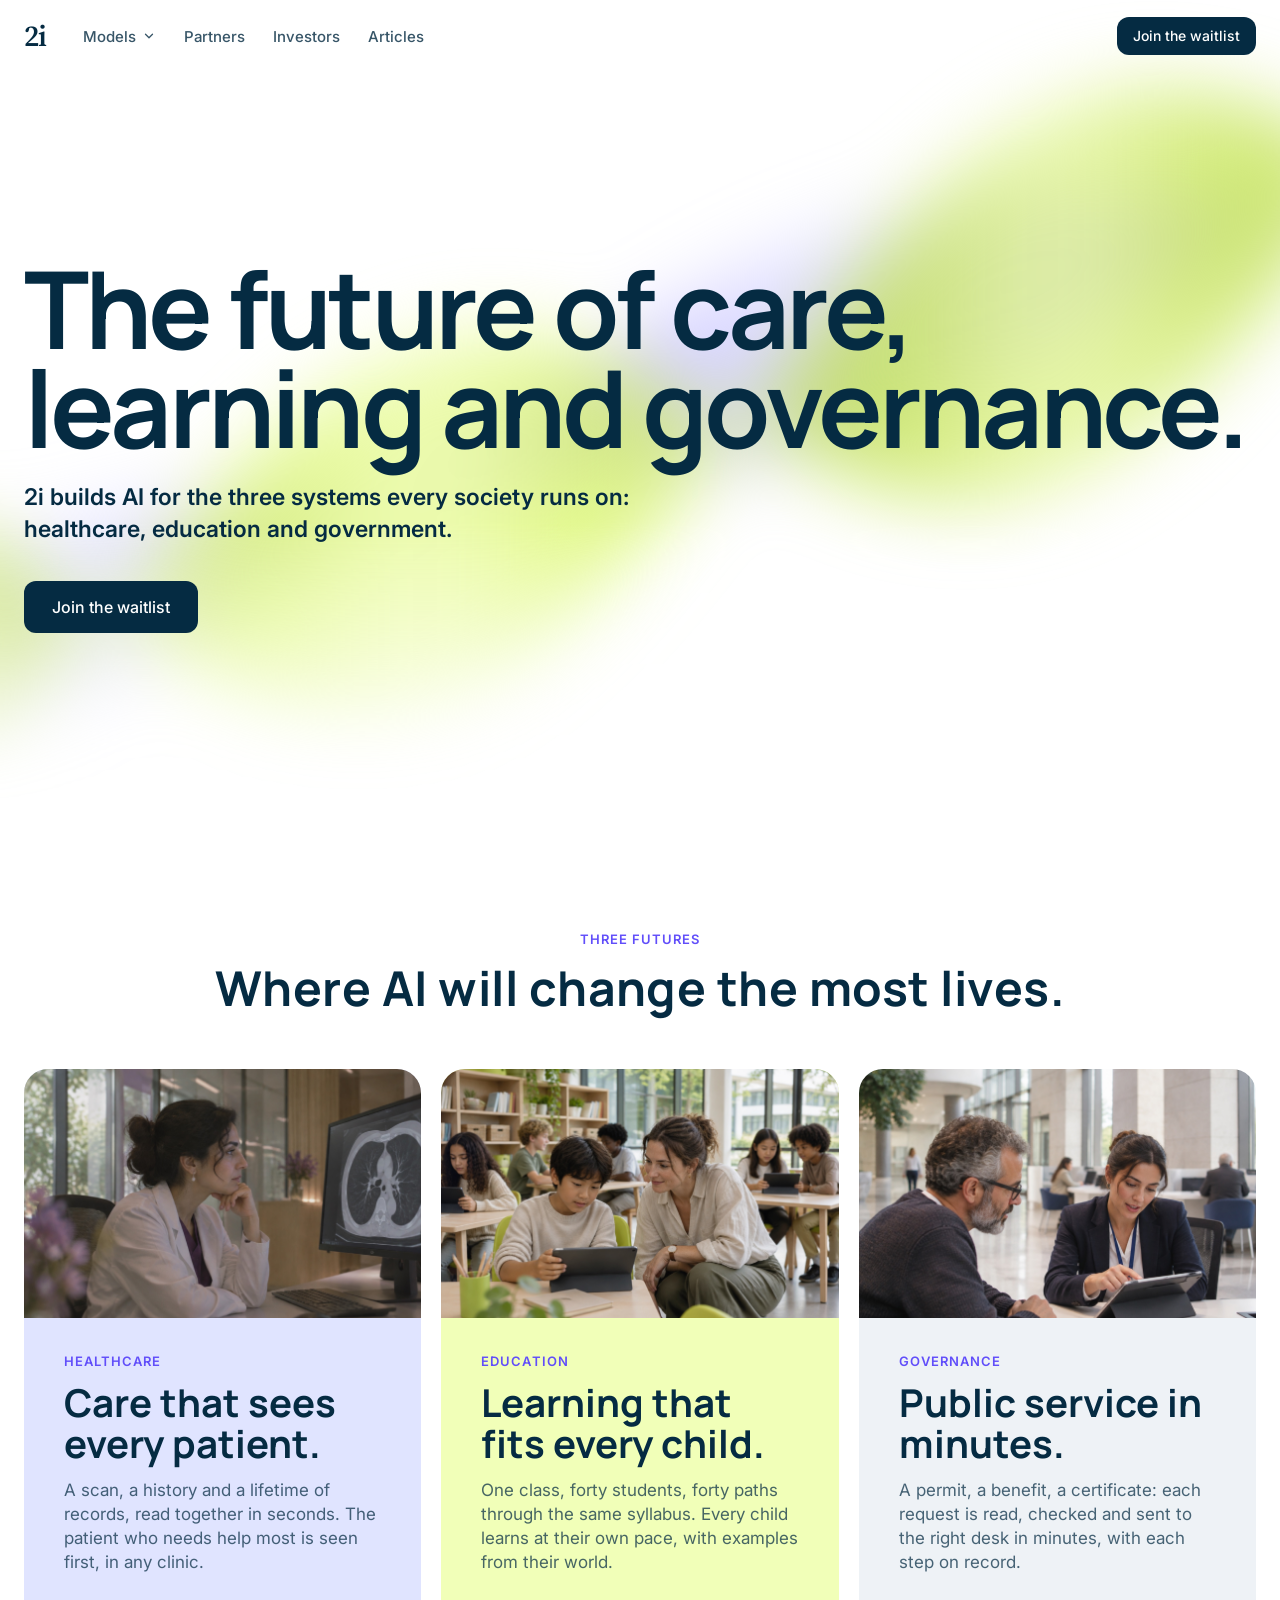
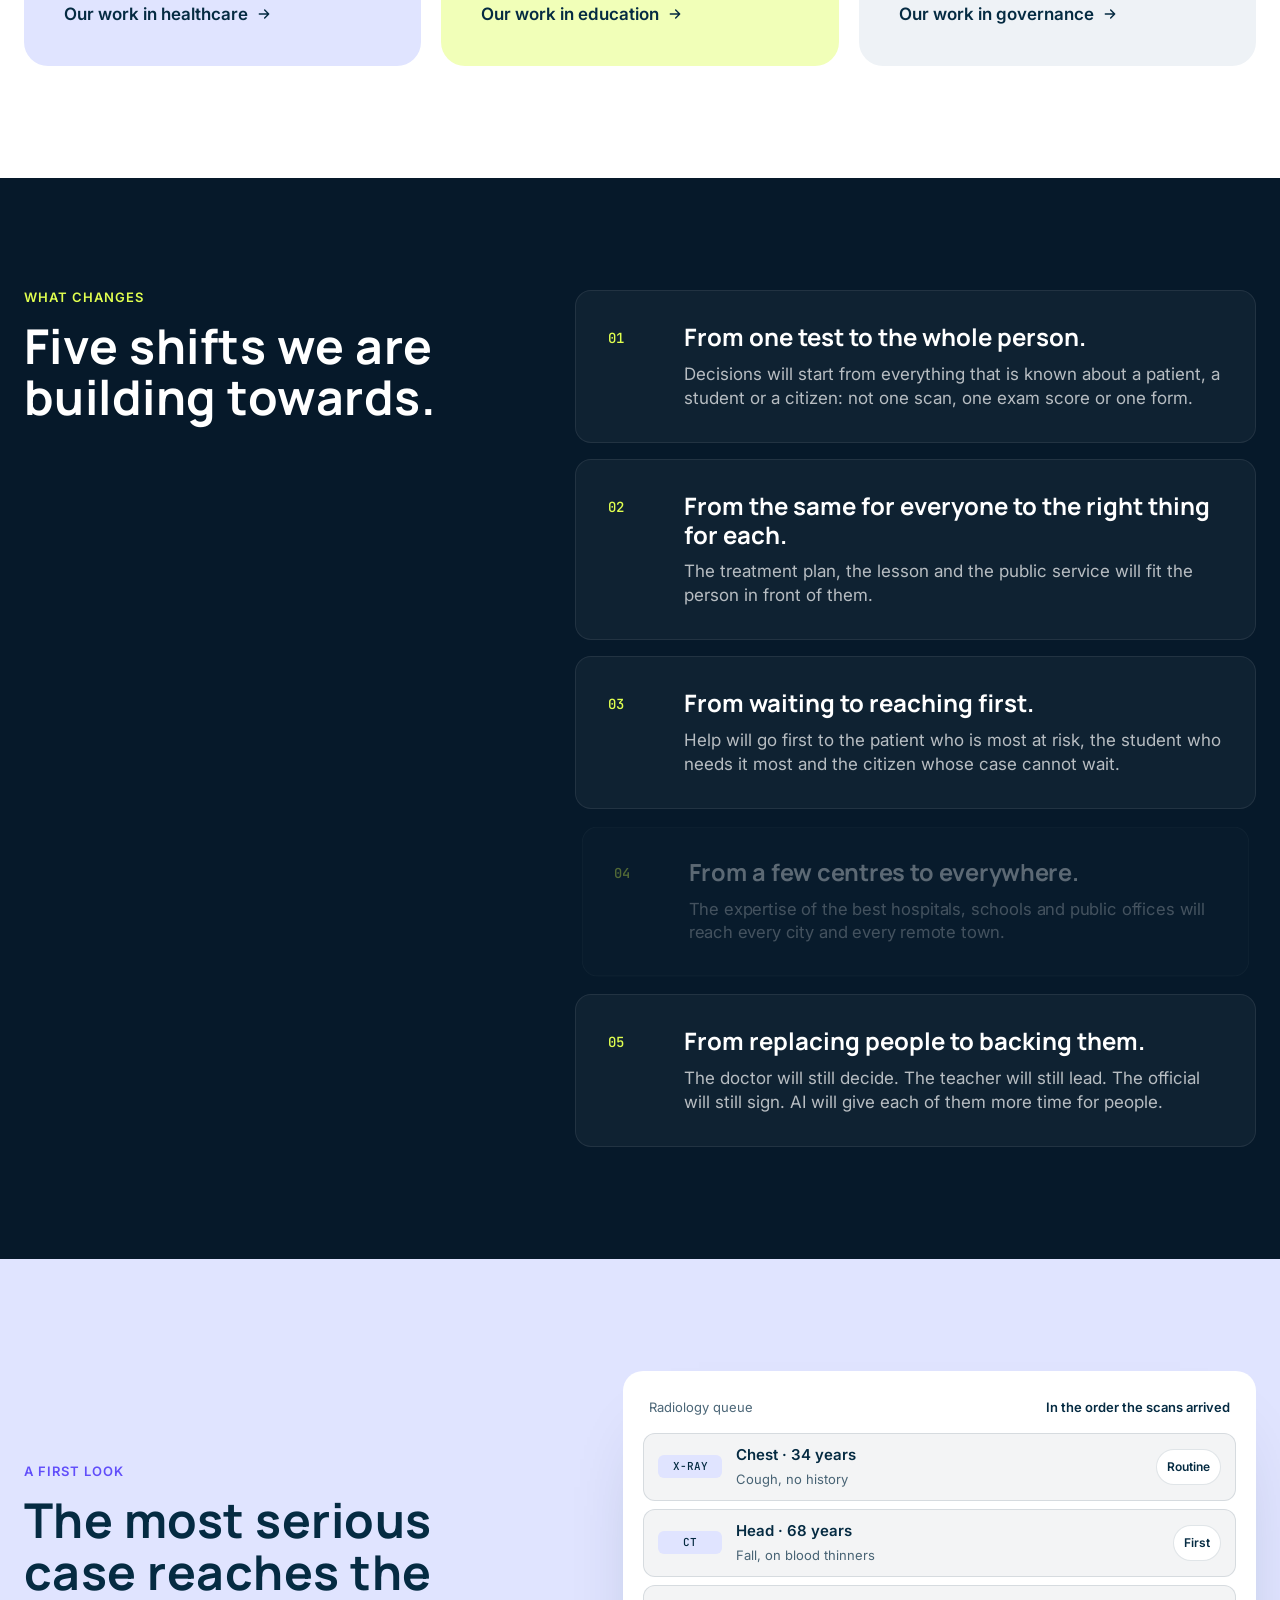
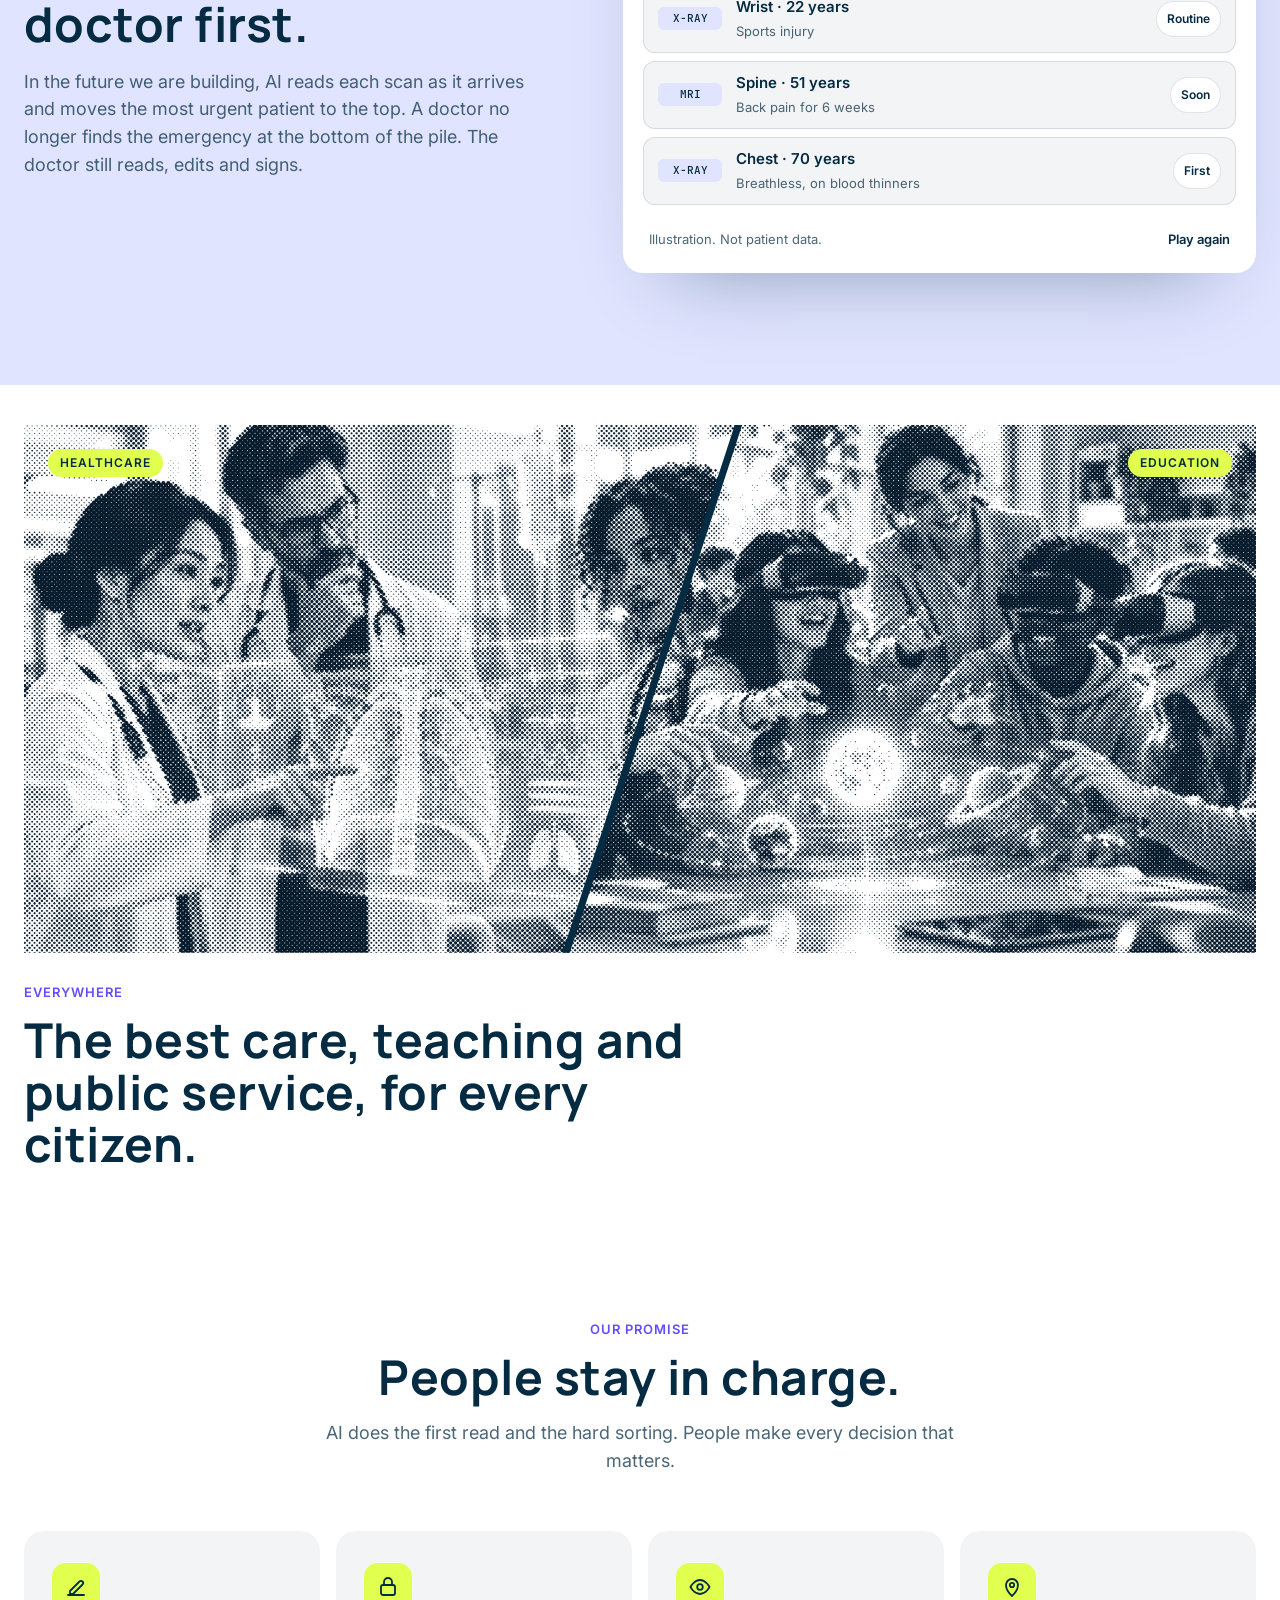
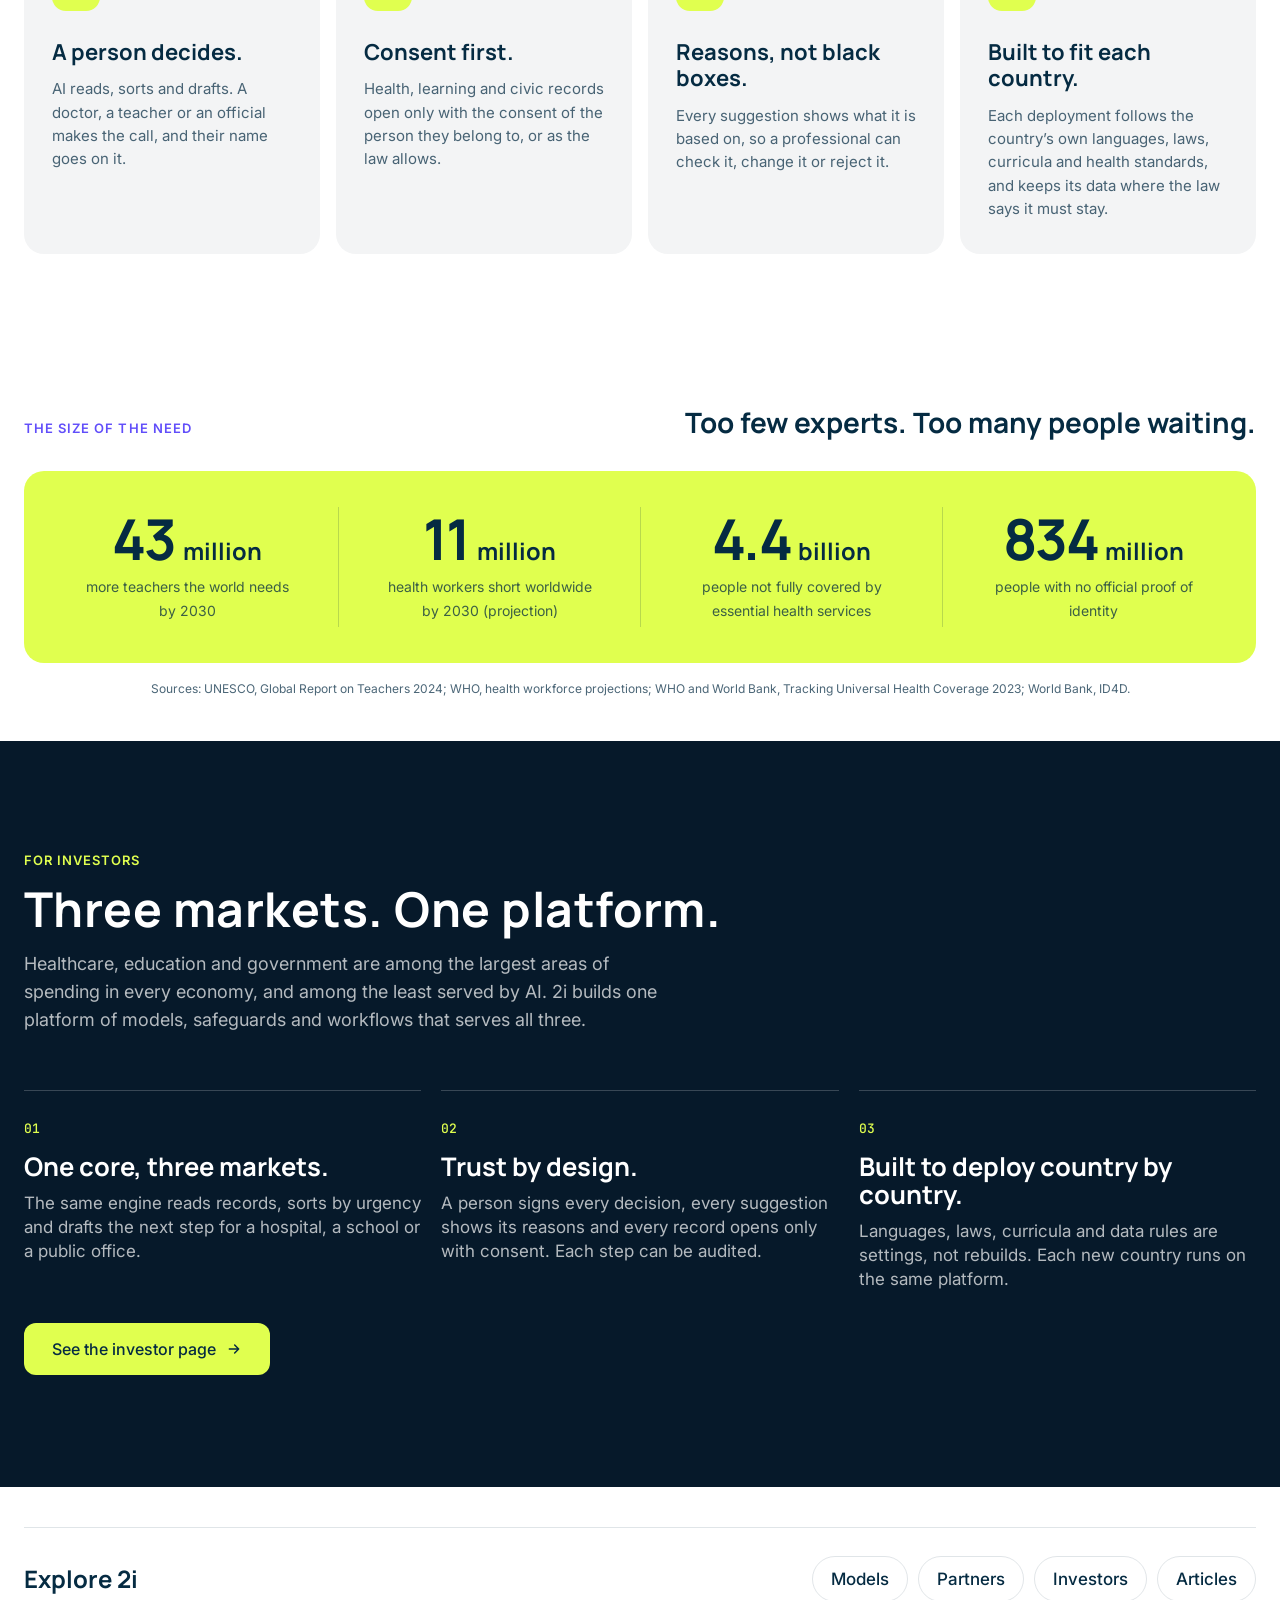
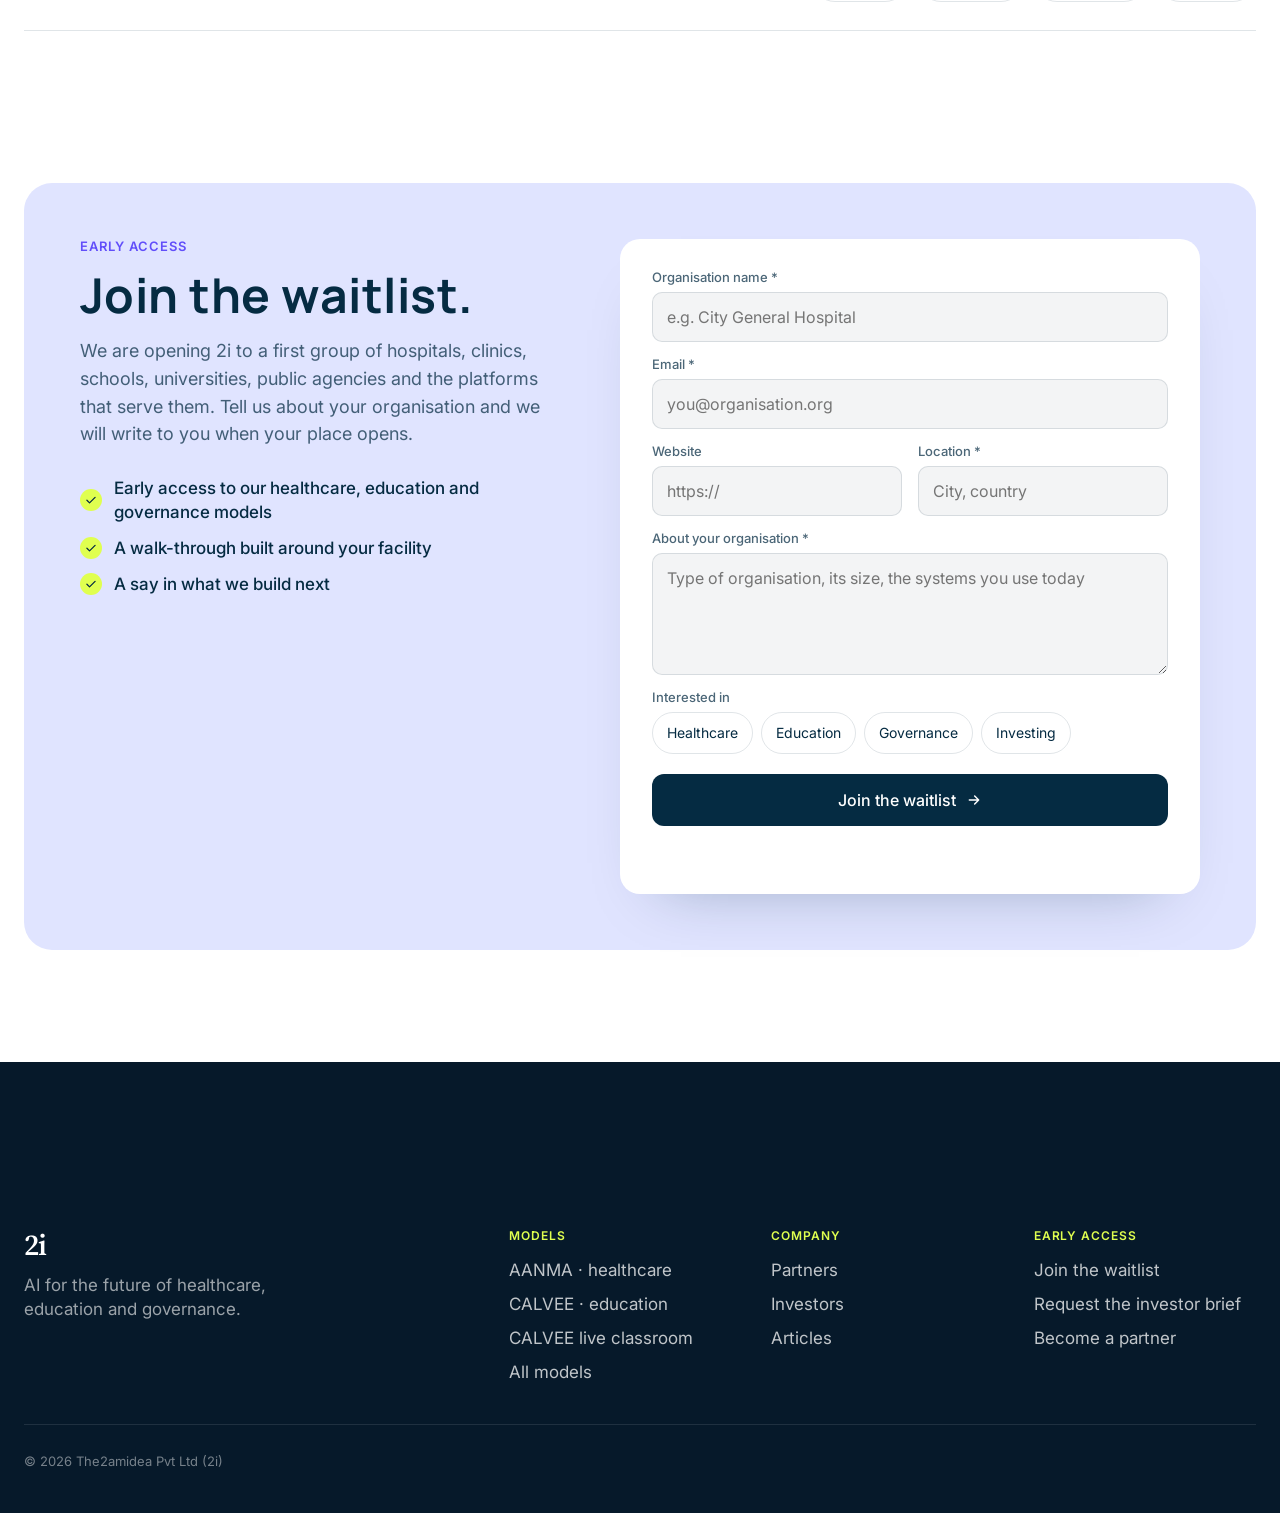
==== commit 4375634b: "Home: equal-height Three futures cards, shorter copy, matching link labels Co-Authored-By: Claude Op" ====
--- a/index.html
+++ b/index.html
@@ -13,7 +13,7 @@
 <link rel="preconnect" href="https://fonts.googleapis.com">
 <link rel="preconnect" href="https://fonts.gstatic.com" crossorigin>
 <link href="https://fonts.googleapis.com/css2?family=Inter:wght@400;500;600&family=Manrope:wght@600;700;800&family=Source+Serif+4:opsz,wght@8..60,600&family=JetBrains+Mono:wght@400;500&display=swap" rel="stylesheet">
-<link rel="stylesheet" href="v4.css?v=7dots">
+<link rel="stylesheet" href="v4.css?v=8cards">
 <script defer src="v4.js?v=6e"></script>
 </head>
 <body data-page="home">
@@ -39,16 +39,16 @@
   <div class="shead center" data-reveal><p class="eyebrow">Three futures</p><h2 class="h2" id=fut-t>Where AI will change the most lives.</h2></div>
   <div class="futs futs-3"><article class="fut fut-care" data-reveal style="--d:0ms">
   <figure class="fut-photo"><img src="img/g-health.jpg" alt="A radiologist reads a chest X-ray on a screen" loading="lazy" width="1600" height="1200"></figure>
-  <div class="fut-body"><p class="eyebrow">Healthcare</p><h3>Care that knows the whole person.</h3><p>A scan, a history and a lifetime of records, read together in seconds. Help reaches the patient who needs it first, in a capital-city hospital or a remote clinic.</p>
+  <div class="fut-body"><p class="eyebrow">Healthcare</p><h3>Care that sees every patient.</h3><p>A scan, a history and a lifetime of records, read together in seconds. The patient who needs help most is seen first, in any clinic.</p>
   <a class="more" href="aanma.html">Our work in healthcare <svg viewBox="0 0 24 24" fill="none" stroke="currentColor" stroke-width="2.2" stroke-linecap="round" stroke-linejoin="round" aria-hidden="true"><path d="M5 12h14M13 6l6 6-6 6"/></svg></a></div>
 </article><article class="fut fut-learn" data-reveal style="--d:120ms">
   <figure class="fut-photo"><img src="img/g-learn.jpg" alt="A teacher helps a student with a tablet in a modern classroom" loading="lazy" width="1600" height="1200"></figure>
-  <div class="fut-body"><p class="eyebrow">Education</p><h3>Learning that fits every child.</h3><p>One class, forty students, forty paths through the same syllabus. Every child learns at their own pace, through examples from their own world.</p>
+  <div class="fut-body"><p class="eyebrow">Education</p><h3>Learning that fits every child.</h3><p>One class, forty students, forty paths through the same syllabus. Every child learns at their own pace, with examples from their world.</p>
   <a class="more" href="calvee.html">Our work in education <svg viewBox="0 0 24 24" fill="none" stroke="currentColor" stroke-width="2.2" stroke-linecap="round" stroke-linejoin="round" aria-hidden="true"><path d="M5 12h14M13 6l6 6-6 6"/></svg></a></div>
 </article><article class="fut fut-gov" data-reveal style="--d:240ms">
   <figure class="fut-photo"><img src="img/g-gov.jpg" alt="A public servant helps a citizen complete a service on a tablet" loading="lazy" width="1600" height="1200"></figure>
-  <div class="fut-body"><p class="eyebrow">Governance</p><h3>Government that answers in minutes.</h3><p>A permit, a benefit, a certificate: each request is read, checked and sent to the right desk in minutes, with every step on record.</p>
-  <a class="more" href="partners.html#talk">Talk to us about governance <svg viewBox="0 0 24 24" fill="none" stroke="currentColor" stroke-width="2.2" stroke-linecap="round" stroke-linejoin="round" aria-hidden="true"><path d="M5 12h14M13 6l6 6-6 6"/></svg></a></div>
+  <div class="fut-body"><p class="eyebrow">Governance</p><h3>Public service in minutes.</h3><p>A permit, a benefit, a certificate: each request is read, checked and sent to the right desk in minutes, with each step on record.</p>
+  <a class="more" href="partners.html#talk">Our work in governance <svg viewBox="0 0 24 24" fill="none" stroke="currentColor" stroke-width="2.2" stroke-linecap="round" stroke-linejoin="round" aria-hidden="true"><path d="M5 12h14M13 6l6 6-6 6"/></svg></a></div>
 </article></div>
 </div></section>
 
--- a/v4.css
+++ b/v4.css
@@ -587,3 +587,8 @@
   .wide-photo.split .split-photos{aspect-ratio:4/5}
   .wide-photo.split figcaption{background:none;padding:24px 0 0}
 }
+
+/* three futures: equal cards, links on one line */
+.futs-3 .fut-body{display:flex;flex-direction:column;flex:1}
+.futs-3 .fut h3{min-height:2.1em}
+.futs-3 .fut .more{margin-top:auto;padding-top:28px}
